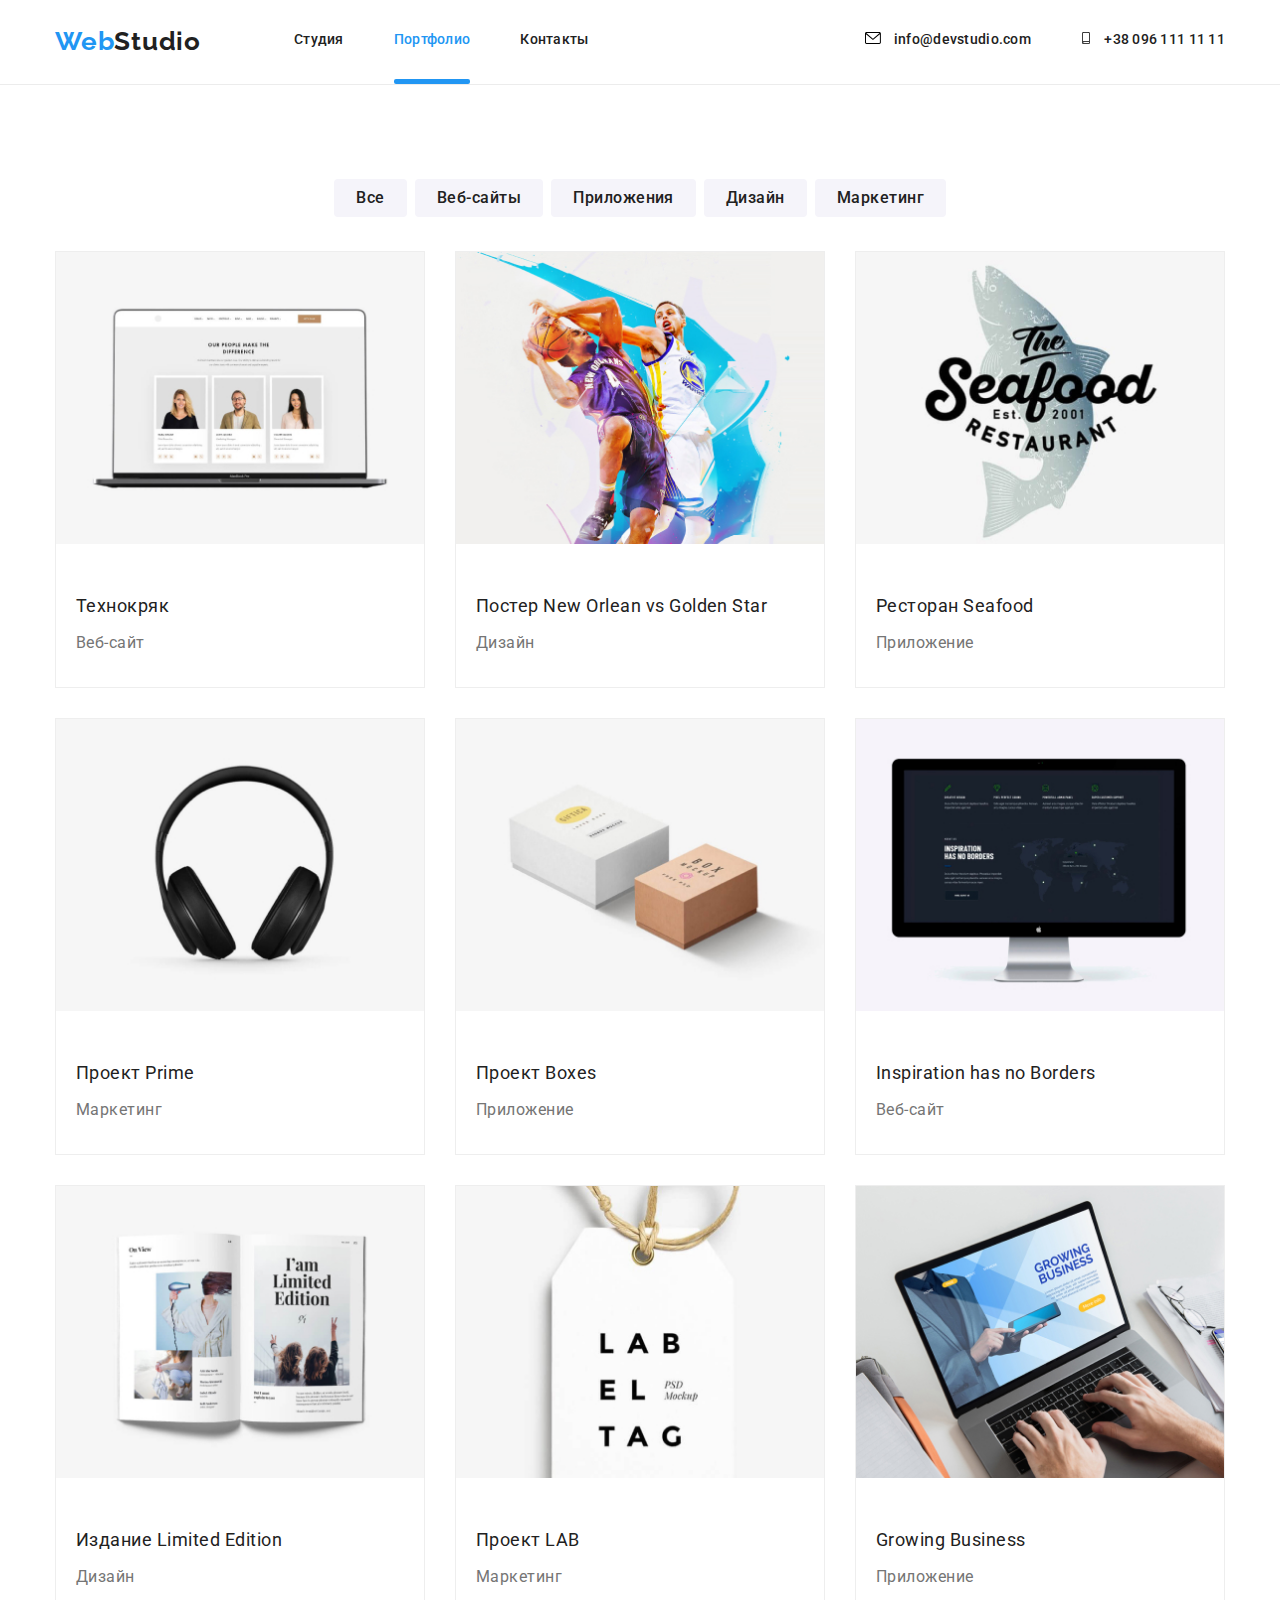
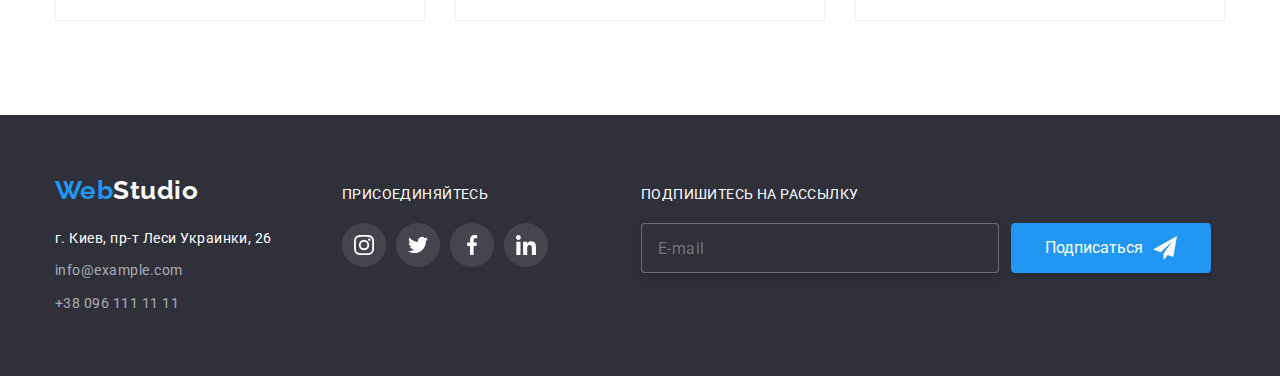
==== portfolio.html @ 24c82073 "дз7" ====
<!DOCTYPE html>
<html lang="ru">
  <head>
    <meta charset="UTF-8" />
    <meta name="viewport" content="width=device-width, initial-scale=1.0" />
    <title>My project</title>
    <link
      href="https://fonts.googleapis.com/css2?family=Raleway:wght@700&family=Roboto:wght@500&display=swap"
      rel="stylesheet"
    />
    <link
      rel="stylesheet"
      href="https://cdnjs.cloudflare.com/ajax/libs/modern-normalize/0.7.0/modern-normalize.min.css"
    />
    <link rel="stylesheet" href="./css/styles.css" />
  </head>
  <body>
    <header class="border">
      <nav class="container main-nav">
        <a href="./index.html" class="logo link">
          <span class="logo-header">Web</span>Studio
        </a>
        <ul class="site-nav list">
          <li class="item"><a href="./index.html" class="link">Студия</a></li>
          <li class="item">
            <a href="" class="line link current">Портфолио</a>
          </li>
          <li class="item"><a href="" class="link">Контакты</a></li>
        </ul>

        <ul class="auth-nav list">
          <li class="item-contacts">
            <a class="header-contacts link" href="mailto:info@example.com">
              <svg class="envelope connect-icon">
                <use href="./img/icons/sprite.svg#icon-envelope"></use>
              </svg>
              info@devstudio.com
            </a>
          </li>

          <li class="item-contacts">
            <a class="header-contacts link" href="tel:380961111111">
              <svg class="smartphone connect-icon">
                <use href="./img/icons/sprite.svg#icon-smartphone"></use>
              </svg>
              +38 096 111 11 11</a
            >
          </li>
        </ul>
      </nav>
    </header>

    <main>
      <section class="section-button">
        <div class="container">
          <h1 class="heder-portfolio">Portfolio</h1>
          <ul class="button-flex list">
            <li class="button-item">
              <button type="button" class="button-secondary">Все</button>
            </li>
            <li class="button-item">
              <button type="button" class="button-secondary">Веб-сайты</button>
            </li>
            <li class="button-item">
              <button type="button" class="button-secondary">Приложения</button>
            </li>
            <li class="button-item">
              <button type="button" class="button-secondary">Дизайн</button>
            </li>
            <li class="button-item">
              <button type="button" class="button-secondary">Маркетинг</button>
            </li>
          </ul>

            <ul class="cards list">
            <li class="flex-element">
              <a href="" class="link">
                <div class="product">
                    <img src="./img/tehno.jpg" alt="tehno" width="370" />

                    <div class="product-overlay">
                      <p class="product-actions">
                        Технокряк это современная площадка распространения
                        коронавируса. Компании используют эту платформу для
                        цифрового шпионажа и атак на защищённые сервера
                        конкурентов.
                      </p>
                    </div>
                </div>
                <div class="inscription">
                  <h2 class="cards-title">Технокряк</h2>
                  <p class="cards-paragraph">Веб-сайт</p>
                </div>
              </a>
            </li>

            <li class="flex-element">
              <a href="" class="link">
                <div class="product">
                <img src="./img/poster.jpg" alt="poster" width="370" />
                <div class="product-overlay">
                  <p class="product-actions">
                    Технокряк это современная площадка распространения
                    коронавируса. Компании используют эту платформу для
                    цифрового шпионажа и атак на защищённые сервера
                    конкурентов.
                  </p>
                </div>
               </div>
                <div class="inscription">
                  <h2 class="cards-title">Постер New Orlean vs Golden Star</h2>
                  <p class="cards-paragraph">Дизайн</p>
                </div>
              </a>
            </li>

            <li class="flex-element">
              <a href="" class="link">
                <div class="product">
                <img src="./img/seafood.jpg" alt="seafood" width="370" />
                <div class="product-overlay">
                  <p class="product-actions">
                    Технокряк это современная площадка распространения
                    коронавируса. Компании используют эту платформу для
                    цифрового шпионажа и атак на защищённые сервера
                    конкурентов.
                  </p>
                </div>
               </div>
                <div class="inscription">
                  <h2 class="cards-title">Ресторан Seafood</h2>
                  <p class="cards-paragraph">Приложение</p>
                </div>
              </a>
            </li>

            <li class="flex-element">
              <a href="" class="link">
                <div class="product">
                <img src="./img/prime.jpg" alt="prime" width="370" />
                <div class="product-overlay">
                  <p class="product-actions">
                    Технокряк это современная площадка распространения
                    коронавируса. Компании используют эту платформу для
                    цифрового шпионажа и атак на защищённые сервера
                    конкурентов.
                  </p>
                </div>
               </div>
                <div class="inscription">
                  <h2 class="cards-title">Проект Prime</h2>
                  <p class="cards-paragraph">Маркетинг</p>
                </div>
              </a>
            </li>

            <li class="flex-element">
              <a href="" class="link">
                <div class="product">
                <img src="./img/boxes.jpg" alt="boxes" width="370" />
                <div class="product-overlay">
                  <p class="product-actions">
                    Технокряк это современная площадка распространения
                    коронавируса. Компании используют эту платформу для
                    цифрового шпионажа и атак на защищённые сервера
                    конкурентов.
                  </p>
                </div>
               </div>
                <div class="inscription">
                  <h2 class="cards-title">Проект Boxes</h2>
                  <p class="cards-paragraph">Приложение</p>
                </div>
              </a>
            </li>

            <li class="flex-element">
              <a href="" class="link">
                <div class="product">
                <img src="./img/borders.jpg" alt="borders" width="370" />
                <div class="product-overlay">
                  <p class="product-actions">
                    Технокряк это современная площадка распространения
                    коронавируса. Компании используют эту платформу для
                    цифрового шпионажа и атак на защищённые сервера
                    конкурентов.
                  </p>
                </div>
               </div>
                <div class="inscription">
                  <h2 class="cards-title">Inspiration has no Borders</h2>
                  <p class="cards-paragraph">Веб-сайт</p>
                </div>
              </a>
            </li>

            <li class="flex-element">
              <a href="" class="link">
                <div class="product">
                <img
                  src="./img/limited-edition.jpg"
                  alt="limited-edition"
                  width="370"
                />
                <div class="product-overlay">
                  <p class="product-actions">
                    Технокряк это современная площадка распространения
                    коронавируса. Компании используют эту платформу для
                    цифрового шпионажа и атак на защищённые сервера
                    конкурентов.
                  </p>
                </div>
               </div>
                <div class="inscription">
                  <h2 class="cards-title">Издание Limited Edition</h2>
                  <p class="cards-paragraph">Дизайн</p>
                </div>
              </a>
            </li>

            <li class="flex-element">
              <a href="" class="link">
                <div class="product">
                <img src="./img/lab.jpg" alt="lab" width="370" />
                <div class="product-overlay">
                  <p class="product-actions">
                    Технокряк это современная площадка распространения
                    коронавируса. Компании используют эту платформу для
                    цифрового шпионажа и атак на защищённые сервера
                    конкурентов.
                  </p>
                </div>
               </div>
                <div class="inscription">
                  <h2 class="cards-title">Проект LAB</h2>
                  <p class="cards-paragraph">Маркетинг</p>
                </div>
              </a>
            </li>

            <li class="flex-element">
              <a href="" class="link">
                <div class="product">
                <img
                  src="./img/growing-business.jpg"
                  alt="growing-business"
                  width="370"
                />
                <div class="product-overlay">
                  <p class="product-actions">
                    Технокряк это современная площадка распространения
                    коронавируса. Компании используют эту платформу для
                    цифрового шпионажа и атак на защищённые сервера
                    конкурентов.
                  </p>
                </div>
               </div>
                <div class="inscription">
                  <h2 class="cards-title">Growing Business</h2>
                  <p class="cards-paragraph">Приложение</p>
                </div>
              </a>
            </li>
          </ul>
        </div>
      </section>
    </main>

    <footer class="info">
      <div class="container footer-block">
        <div class="address-block">
          <a href="./index.html" class="logo-footer link">
            <span class="logo-header">Web</span>Studio
          </a>

          <address>
            <p class="footer-address">г. Киев, пр-т Леси Украинки, 26</p>
          
            <a href="mailto:info@example.com" class="footer-data link"
              >info@example.com</a
            >
            
            <a href="tel:380961111111" class="footer-data link"
              >+38 096 111 11 11</a
            >
          </address>
        </div>
        <div class="footer-social-block">
          <h3 class="social">присоединяйтесь</h3>
          <ul class="list social-icon-list">
            <li class="item social-icon-item">
              <a
                class="link social-icon-link footer-icon"
                href="https://www.instagram.com/"
                aria-label="ссылка Инстаграм"
              >
                <svg class="social-icon">
                  <use href="./img/icons/sprite.svg#icon-instagram"></use>
                </svg>
              </a>
            </li>
            <li class="item social-icon-item">
              <a
                class="link social-icon-link footer-icon"
                href="https://twitter.com/"
                aria-label="ссылка Твиттер"
              >
                <svg class="social-icon">
                  <use href="./img/icons/sprite.svg#icon-twitter"></use>
                </svg>
              </a>
            </li>
            <li class="item social-icon-item">
              <a
                class="link social-icon-link footer-icon"
                href="https://facebook.com/"
                aria-label="ссылка Фейсбук"
              >
                <svg class="social-icon">
                  <use href="./img/icons/sprite.svg#icon-facebook"></use>
                </svg>
              </a>
            </li>
            <li class="item social-icon-item">
              <a
                class="link social-icon-link footer-icon"
                href="https://www.linkedin.com/"
                aria-label="ссылка Линкедин"
              >
                <svg class="social-icon">
                  <use href="./img/icons/sprite.svg#icon-linkedin"></use>
                </svg>
              </a>
            </li>
          </ul>
        </div>

    
        <div>
          <h3 class="social">Подпишитесь на рассылку</h3>
          <form class="footer-form">
            <input class="footer-input" type="email" name="mail" placeholder="E-mail">
            <button class="form-button" type="submit">Подписаться
              <svg class="icon-send">
                <use href="./img/icons/sprite.svg#icon-icon-send"></use>
              </svg>
            </button>
            
        </form>
          
        </div>
      </div>
    </footer>
  </body>
</html>
---- css/styles.css ----
/* цвет основного текса  #757575*/
/* вторичный цвет текста #212121*/
/* белый #FFFFFF */
/* акцент #2196F3 */

/* основной фон #ffffff */
/* вторичный фон #F5F4FA  */
/* темный фон #2F303A */

:root {
  --primary-text-color: #757575;
  --title-text-color: #212121;
  --accent-color: #2196f3;
  --white-color: #ffffff;
  --primary-background-color: #ffffff;
  --secondary-background-color: #f5f4fa;
  --dark-background-color: #2f303a;
}

html {
  box-sizing: border-box;
}

*,
*::before,
*::after {
  box-sizing: inherit;
}

body {
  background-color: var(--primary-background-color);
  color: var(--primary-text-color);

  font-family: Roboto, sans-serif;
  letter-spacing: 0.03em;
}



.container {
  margin-left: auto;
  margin-right: auto;
  width: 1200px;
  padding-left: 15px;
  padding-right: 15px;
}
.list {
  padding: 0;
  margin: 0;
  list-style: none;
}

textarea{
  resize: none;
}



h1,
h2,
h3,
h4,
p {
  margin-top: 0;
  margin-bottom: 0;
}

.link {
  text-decoration: none;
  position: relative;
}

.site-nav .link::after {
  content: '';

  position: absolute;

  left: 0;
  bottom: 0;

  width: 100%;
  height: 5px;
  border-radius: 2px;
  background-color: var(--accent-color);

  opacity: 0;
  transform: scaleX(0);
  transition: transform 500ms cubic-bezier(0.4, 0, 0.2, 1),
    opasity 250ms cubic-bezier(0.4, 0, 0.2, 1);
}

.site-nav .link:hover::after {
  opacity: 1;
  transform: scaleX(1);
}

.site-nav .line::after {
  opacity: 1;
  transform: scaleX(1);
}

/* modal */

.backdrop {
  position: fixed;
  top: 0;
  left: 0;
  width: 100%;
  height: 100%;
  background-color: rgba(0, 0, 0, 0.2);

  opacity: 1;
  transition: opacity 250ms cubic-bezier(0.4, 0, 0.2, 1);
}

.backdrop.is-hidden {
  opacity: 0;
  pointer-events: none;
}

.backdrop.is-hidden .modal {
  transform: translate(-50%, -50%) scale(1.1);
}

.modal {
  position: relative;
  top: 50%;
  left: 50%;
  padding-top: 40px;
  padding-bottom: 40px;

  width: 528px;
  height: 581px;
  background-color: #ffffff;

  box-shadow: 0px 1px 3px rgba(0, 0, 0, 0.12), 0px 1px 1px rgba(0, 0, 0, 0.14),
    0px 2px 1px rgba(0, 0, 0, 0.2);
  border-radius: 4px;

  transform: translate(-50%, -50%) scale(1);
  transition: transform 250ms cubic-bezier(0.4, 0, 0.2, 1);
}

button:focus {
  outline: none;
}

.butclose-icon {
  position: absolute;
  top: 8px;
  right: 8px;
  display: inline-block;
  align-items: center;

  width: 30px;
  height: 30px;

  border-radius: 50%;

  color: #000000;
  background: #ffffff;
  border: 1px solid rgba(0, 0, 0, 0.1);
  /* box-sizing: border-box; */


  cursor: pointer;
  
  
}

.close-icon {
  position: absolute;

  top: 6px;
  right: 6px;

  display: inline-block;
  justify-content: center;
  align-items: center;

  width: 17px;
  height: 17px;


  color: #000000;
 

  transition: fill 250ms cubic-bezier(0.4, 0, 0.2, 1);
}

.butclose-icon:hover,
.close-icon:hover {
  fill: #2196f3;
}


/* form */

form {
  position: relative;
  width: 100%;
  
  margin-left: auto;
  margin-right: auto;
  padding-right: 40px;
  padding-left: 40px;

}


.form-button{
  position: absolute;
  
  top: 120%;
  left: 30%;
  width: 200px;
  height: 50px;

  background-color: var(--accent-color);
  color: var(--white-color);

  box-shadow: 0px 4px 4px rgba(0, 0, 0, 0.15);
  border-radius: 4px;

  cursor: pointer;
}


.data {
  
  width: 448px;
height: 23px;

font-family: Roboto;
font-style: normal;
font-weight: bold;
font-size: 20px;
line-height: 1.15;
text-align: center;
letter-spacing: 0.03em;

color: #212121;
}

.form-field {
  position: relative;
  display: flex;
  flex-direction: column;
  
}

.form-label{
  margin-top: 12px;
  margin-bottom: 4px;

  width: 25px;
  height: 14px;
  font-family: Roboto;
  font-style: normal;
  font-weight: 400px;
  font-size: 12px;
  line-height: 1.17;

  letter-spacing: 0.01em;

  color: #757575;
}

.form-input{
  padding-left: 40px;
  width: 448px;
  height: 40px;
  outline:none;

  border: 1px solid rgba(33, 33, 33, 0.2);
  box-sizing: border-box;
  border-radius: 4px;
}

.form-input:focus{
  border-color: #2196F3;
}


.form-input:focus ~ .icon-form{
  fill: #2196F3;
}



.icon-form{
  position: absolute;
  
  top: 70%;
  left: 12px;
  transform: translateY(-50%);
  display: inline-block;
  width: 18px;
  height: 18px;
  color: #212121;
}



.form-textarea{
  width: 448px;
  height: 120px;

  border: 1px solid rgba(33, 33, 33, 0.2);
  box-sizing: border-box;
  border-radius: 4px;
}



textarea::placeholder{
  padding: 12px 16px;
  font-family: Roboto;
  font-style: normal;
  font-weight: normal;
  font-size: 12px;
  line-height: 1.17;
  letter-spacing: 0.01em;
  
  color: rgba(117, 117, 117, 0.5);
}

.checkbox-input{
 
  position: absolute;
  width: 1px;
  height: 1px;
  margin: -1px;
  border: 0;
  padding: 0;
  clip: rect(0 0 0 0);
  overflow: hidden;
}

.checkbox{
  
  margin-top: 20px;
 
}

.checkbox-label {
  position: absolute;
  display: flex;
  align-items: center;
width: 100%;
height: 24px;

font-family: Roboto;
font-style: normal;
font-weight: 250;
font-size: 14px;
line-height: 1.7;

letter-spacing: 0.03em;

color: #757575;
}


.checkbox-icon{
  display: inline-block;
  align-items: center;
  
  width: 16px;
  height: 16px;

  margin-right: 8px;

  border: 2px solid black;
  border-radius: 2px;

}


.checkbox-input:checked + .checkbox-icon{
  border-color: #2196F3;
  background-color: #2196F3;
  background-image: url(../img/icons/icon-check.svg);
  background-size: contain;
  background-origin: border-box;
}


.contract{
  color: #2196F3;
}


/* logo */

.border {
  border-bottom: 1px solid #ececec;
}

.logo {
  color: var(--title-text-color);

  font-family: Raleway;
  font-style: normal;
  font-weight: bold;
  font-size: 26px;
  line-height: 1.2;

  letter-spacing: 0.03em;
}

.logo-header {
  color: var(--accent-color);

  font-family: Raleway;
}

/* site-nav */

.main-nav {
  display: flex;
  align-items: center;
}

.site-nav {
  display: flex;
  margin-left: 93px;
}
.auth-nav {
  display: flex;
  margin-left: auto;
}

.header-contacts {
  display: block;
  padding-top: 32px;
  padding-bottom: 32px;
}

.site-nav .item + .item,
.auth-nav .item-contacts + .item-contacts {
  margin-left: 50px;
}

.item-contacts{
  align-items: center;
}

.item-contacts:hover {
  fill: var(--accent-color);
}

.envelope {
  margin-right: 10px;
  
  width: 16px;
  height: 12px;
  fill: var(--secondary-text-color);
}

.smartphone {
  display: inline-block;
  align-items: center;
  margin-right: 10px;
  
  width: 10px;
  height: 12px;

  fill: var(--secondary-text-color);
}


.site-nav .link,
.auth-nav .link {
  display: inline-block;
  align-items: center;
  padding-top: 32px;
  padding-bottom: 36px;

  color: var(--title-text-color);

  font-weight: 500;
  font-size: 14px;
  line-height: 1.14;
  letter-spacing: 0.02em;

  transition: color 250ms cubic-bezier(0.4, 0, 0.2, 1);
}

.site-nav .link:hover,
.site-nav .link:focus {
  color: var(--accent-color);
}

.site-nav .link.current {
  color: var(--accent-color);
}

.auth-nav .link:hover,
.auth-nav .link:focus {
  color: var(--accent-color);
}

/* hero */

.hero {
  display: flex;
  flex-direction: column;
  justify-content: center;
  align-items: center;
  max-width: 1600px;
  min-height: 600px;
  margin-left: auto;
  margin-right: auto;
  background-color: var(--dark-background-color);
  background-image: linear-gradient(
      to right,
      rgba(47, 48, 58, 0.4),
      rgba(47, 48, 58, 0.4)
    ),
    url('../img/header.jpg');
  background-repeat: no-repeat;
  background-size: cover;
  background-position: center;
}

.hero-baner {
  display: block;
  text-align: center;
}

.hero-title {
  margin-bottom: 30px;
  color: var(--white-color);

  font-weight: 900;
  font-size: 44px;
  line-height: 1.36;

  text-align: center;
  letter-spacing: 0.06em;
  text-transform: uppercase;
}

/* section */

.section-advantage {
  padding-top: 94px;
  padding-bottom: 94px;
}

.advantages {
  display: flex;
  flex-wrap: wrap;
}

.advantage-item {
  width: calc((100% - 90px) / 4);
  margin-right: 30px;
}

.advantage-item:nth-child(4n) {
  margin-right: 0;
}

.advantage-item::before {
  display: block;
  content: '';
  width: 270px;
  height: 120px;
  margin-top: 0;
  margin-bottom: 30px;

  background-size: contain;
  background-size: 70px;
  background-repeat: no-repeat;
  background-position: center;
  background-color: var(--secondary-background-color);
  border-radius: 4px;
}

.advantage-item:nth-child(1)::before {
  background-image: url(../img/antenna.svg);
}

.advantage-item:nth-child(2)::before {
  background-image: url(../img/clock.svg);
}

.advantage-item:nth-child(3)::before {
  background-image: url(../img/diagram.svg);
}

.advantage-item:nth-child(4)::before {
  background-image: url(../img/astronaut.svg);
}

.section-title {
  margin-top: 0;
  margin-bottom: 10px;

  color: var(--title-text-color);
  font-weight: 400;
  font-size: 14px;
  line-height: 1.14;
}

.section-doing {
  padding-top: 0;
  padding-bottom: 94px;
}

img {
  display: block;
  max-width: 100%;
  height: auto;
}

.section-doing .section-heading {
  margin-top: 0;
  margin-bottom: 50px;
  color: var(--title-text-color);
  font-weight: 700;
  font-size: 36px;
  line-height: 1, 2;
  text-align: center;
}

.flex {
  display: flex;
  flex-wrap: wrap;
}

.flex-item {
  position: relative;
  width: 370;
  margin-right: 30px;
}

.flex-item:nth-child(3n) {
  margin-right: 0;
}

.img-thumb {
  display: flex;
  justify-content: center;
  align-items: center;
  position: absolute;
  content: '';
  width: 100%;
  height: 24%;
  bottom: 0;
  left: 0;
  background-color: rgba(47, 48, 58, 0.8);
  
  opacity: 1;
}

.p-thumb {

  font-family: Roboto;
  font-style: normal;
  font-weight: 400;
  font-size: 14px;
  line-height: 1.14;
  text-align: center;
  letter-spacing: 0.03em;
  text-transform: uppercase;

  color: #eeeeee;
}

.section-group .section-heading {
  margin-top: 0;
  margin-bottom: 50px;
  color: var(--title-text-color);
  font-weight: 700;
  font-size: 36px;
  line-height: 1, 2;
  text-align: center;
}

.flex-group {
  background-color: var(--white-color);
  width: 270;
  margin-right: 30px;

  box-shadow: 0px 1px 3px rgba(0, 0, 0, 0.12), 0px 1px 1px rgba(0, 0, 0, 0.14),
    0px 2px 1px rgba(0, 0, 0, 0.2);
  border-radius: 0px 0px 4px 4px;
}

.flex-group:nth-child(4n) {
  margin-right: 0;
}

.section-group {
  padding-top: 94px;
  padding-bottom: 94px;
  background-color: var(--secondary-background-color);
}

.section-item {
  margin-top: 30px;
  margin-bottom: 0;

  text-align: center;

  color: var(--title-text-color);
  font-weight: 500;
  font-size: 16px;
  line-height: 1.18;
}

.direction {
  margin-top: 10px;
  margin-bottom: 30px;

  text-align: center;

  color: var(--primary-text-color);
  font-weight: 500;
  font-size: 16px;
  line-height: 1.18;
}

.section-paragraph {
  color: var(--primary-text-color);
  font-weight: 400;
  font-size: 14px;
  line-height: 1.7;
}

/* clients */

.section-clients {
  padding-top: 94px;
  padding-bottom: 94px;
}

.section-heading {
  margin-top: 0;
  margin-bottom: 50px;
  font-family: Roboto;
  font-style: normal;
  font-weight: bold;
  font-size: 36px;
  line-height: 42px;
  text-align: center;
  letter-spacing: 0.03em;
  color: var(--title-text-color);
}

.client-list {
  display: flex;
  justify-content: center;
  align-items: center;
}
.company-item {
  margin-right: 30px;
}


.company-item:last-child {
  margin-right: 0;
}
.company-link {
  display: inline-flex;
  justify-content: center;
  align-items: center;
  width: 170px;
  height: 90px;
  border: 1px solid #afb1b8;
  box-sizing: border-box;
  border-radius: 4px;
  fill: #afb1b8;

  transition: border 250ms cubic-bezier(0.4, 0, 0.2, 1),
    border 250ms cubic-bezier(0.4, 0, 0.2, 1);
}
.company-link.client-icon:hover {
  fill: var(--accent-color);
  border: 1px solid var(--accent-color);
}
.client1 {
  width: 44px;
  height: 49px;
}
.client2 {
  width: 40px;
  height: 52px;
}
.client3 {
  width: 41px;
  height: 42px;
}
.client4 {
  width: 80px;
  height: 42px;
}
.client5 {
  width: 59px;
  height: 47px;
}
.client6 {
  width: 88px;
  height: 45px;
}

/* icon */

.social-icon-list {
  display: flex;
  justify-content: center;
  align-items: center;
  
   margin-bottom: 30px; 
}


.social-icon-item:not(:last-child) {
  margin-right: 10px;
}
.social-icon-link {
  display: flex;
  justify-content: center;
  align-items: center;
  width: 44px;
  height: 44px;
  fill: #afb1b8;
  border-radius: 50%;

  transition: background-color 250ms cubic-bezier(0.4, 0, 0.2, 1),
  fill 250ms cubic-bezier(0.4, 0, 0.2, 1);
}

.social-icon-link:hover,
.social-icon-link:focus {
  fill: #ffffff;
  background-color: var(--accent-color);
}



.social-icon-link:hover,
.social-icon-link:focus  {
  fill: var(--white-color);
}

.social-icon {
  width: 20px;
  height: 20px;
}

/* button */
button {
  display: inline-block;
 
  border: 1px solid transparent;
  text-align: center;
}

.button-primary {
  display: inline-block;

  min-width: 73px;
  border-radius: 6px;
  padding: 10px 32px;

  background-color: var(--accent-color);
  color: var(--white-color);

  font-weight: 500;
  font-size: 16px;
  line-height: 1.9;

  text-align: center;
  letter-spacing: 0.06em;

  cursor: pointer;
}

/* footer */
.info {
  background-color: var(--dark-background-color);
} 

.footer-block {
 
  display: flex;
  align-items: baseline;
  padding: 60px 15px;
}

address {
  font-style: normal;
  margin-top: 20px;
}

.address-block{
  margin-right: 70px;
}

.footer-data {
  display: block;
  margin-top: 9px;
  margin-bottom: 0;
  text-decoration: none;
  color: rgba(255, 255, 255, 0.6);
  font-weight: 400;
  font-size: 14px;
  line-height: 1.7;
  transition: color 250ms cubic-bezier(0.4, 0, 0.2, 1);
}


.footer-data:hover,
.footer-data:focus {
    color: var(--accent-color);
}

.logo-footer {
  color: var(--white-color);
  font-family: Raleway;
  font-style: normal;
  font-weight: bold;
  font-size: 26px;
  line-height: 1.2;
}

.footer-address {
  
  color: var(--white-color);
  font-weight: 400;
  font-size: 14px;
  line-height: 1.7;
}

.footer-social-block{
  margin-right: 93px;
}


.social {
  
  margin: 0;
  margin-bottom: 20px;
  width: 100%;
  font-family: Roboto;
  font-style: normal;
  font-weight: 400;
  font-size: 14px;
  line-height: 1.14;
  letter-spacing: 0.03em;
  text-transform: uppercase;
  color: var(--white-color);
}

.footer-icon {
  fill: var(--white-color);
  background-color: rgba(255, 255, 255, 0.1);
}

.footer-social-block .social-icon-list{
  margin-bottom: 0;
}

/* form-footer */

.footer-form{
  position: relative;
  display: flex;
  padding-left: 0;
  padding-right: 0;
}


.footer-input{
    width: 358px;
    height: 50px;
    /* margin-right: 12px; */
    padding-left: 16px;
    padding-top: 15px;
    padding-bottom: 15px;
    border: 1px solid rgba(255, 255, 255, 0.3);
    box-sizing: border-box;
    filter: drop-shadow(0px 4px 4px rgba(0, 0, 0, 0.15));
    border-radius: 4px;
    color: rgba(255, 255, 255, 0.6);
    background-color: var(--dark-background-color);
}
 

input::placeholder{
 
  width: 47px;
  height: 20px;

font-family: Roboto;
font-style: normal;
font-weight: normal;
font-size: 16px;
line-height: 20px;

display: flex;
align-items: center;
letter-spacing: 0.03em;

color: #FFFFFF 60 %;
}


.icon-send{
  margin-left: 10px;

  width: 24px;
  height: 24px;
}

.footer-form .form-button{
    position: absolute;
    display: flex;
    justify-content: center;
    align-items: center;
    text-align: center;

    
    top: 0;

    left: 100%;

    margin-left: 12px;
   
    width: 200px;
    height: 50px;
    padding: 10px 28px;
    cursor: pointer;
    transform: translateX(0%);
}





/* css portfolio */

.heder-portfolio {
  font-size: 0;
}

.button-flex .button-item:not(:last-child) {
  margin-right: 8px;
}

.button-secondary {
  display: inline-block;
  min-width: 73px;
  
  height: 38px;
  padding: 6px 22px;

  background-color: var(--secondary-background-color);
  color: var(--title-text-color);
  text-decoration: none;
  border-radius: 4px;
  border: none;
  font-family: Roboto;
  font-style: normal;
  font-weight: 500;
  font-size: 16px;
  line-height: 1.6;
  letter-spacing: 0.03em;
  text-align: center;

  transition: color 250ms cubic-bezier(0.4, 0, 0.2, 1),
  background-color 250ms cubic-bezier(0.4, 0, 0.2, 1);
  cursor: pointer;
}

.button-secondary:hover,
.button-secondary:focus {
  background-color: var(--accent-color);
  color: var(--white-color);
}

.button-flex {
  display: flex;
  justify-content: center;
  margin-top: 94px;
  margin-bottom: 34px;
}

.section-button {
  padding-bottom: 94px;
}

.cards {
  display: flex;
  flex-wrap: wrap;
}

.inscription {
  padding: 24px 20px;
  margin-top: 20px;
  margin-bottom: 4px;
}

/* product */

.product {
 
  position: relative;
  overflow: hidden;
}


.product-overlay {
  
  position: absolute;
  
  top: 0;
  left: 0;

  width: 100%;
  height: 100%;
  background-color: rgba(33, 150, 243, 0.9);;
  padding: 63px 24px;

  transform: translateY(100%);
  transition: transform 250ms cubic-bezier(0.4, 0, 0.2, 1);
}

.flex-element:hover .product-overlay {
  transform: translateY(0%);
}

.product-actions {
  
  height: 100%;

  font-family: Roboto;
  font-style: normal;
  font-weight: 400;
  font-size: 18px;
  line-height: 28px;

  letter-spacing: 0.03em;

  color: #ffffff;
}

.cards-title {
  margin-top: 0;
  margin-bottom: 4px;
  color: var(--title-text-color);
  font-family: Roboto;
  font-style: normal;
  font-weight: 400;

  font-size: 18px;
  line-height: 2;
}

.cards-paragraph {
  font-weight: 400;
  font-size: 16px;
  line-height: 1.9;
  color: var(--primary-text-color);
}

/* calc(100%-количество марджинов в строке*значение марджина/количество элементов в строке) */

.flex-element {

  margin-right: 30px;
  margin-bottom: 30px;

  width: 370px;
  min-height: 404px;

  border: 1px solid #eeeeee;
  background-color: #ffffff;
  }

 
.flex-element:hover,
.flex-element:focus {
  box-shadow: 0px 1px 1px rgba(0, 0, 0, 0.12), 0px 4px 4px rgba(0, 0, 0, 0.06),
    1px 4px 6px rgba(0, 0, 0, 0.16);
}

.flex-element:nth-child(3n) {
  margin-right: 0;
}

.cards .flex-element:nth-last-child(-n + 3) {
  margin-bottom: 0;
}
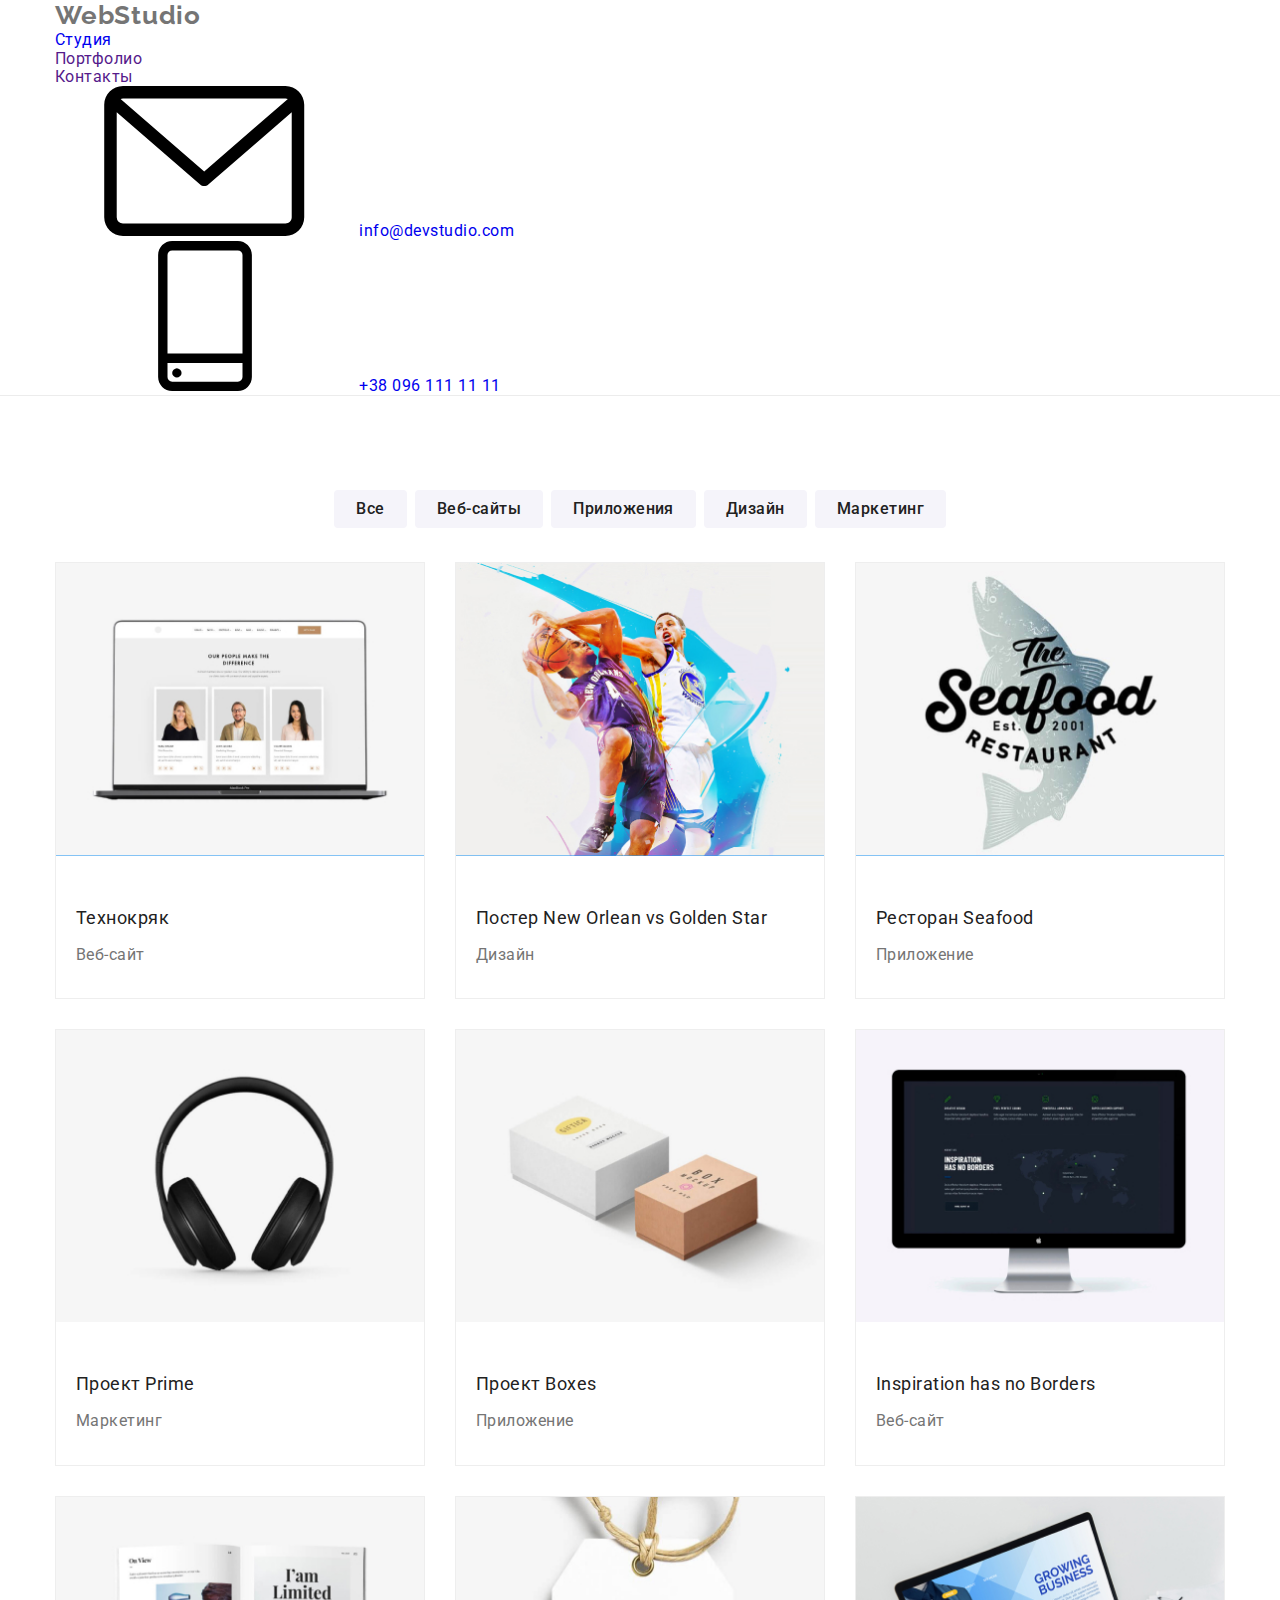
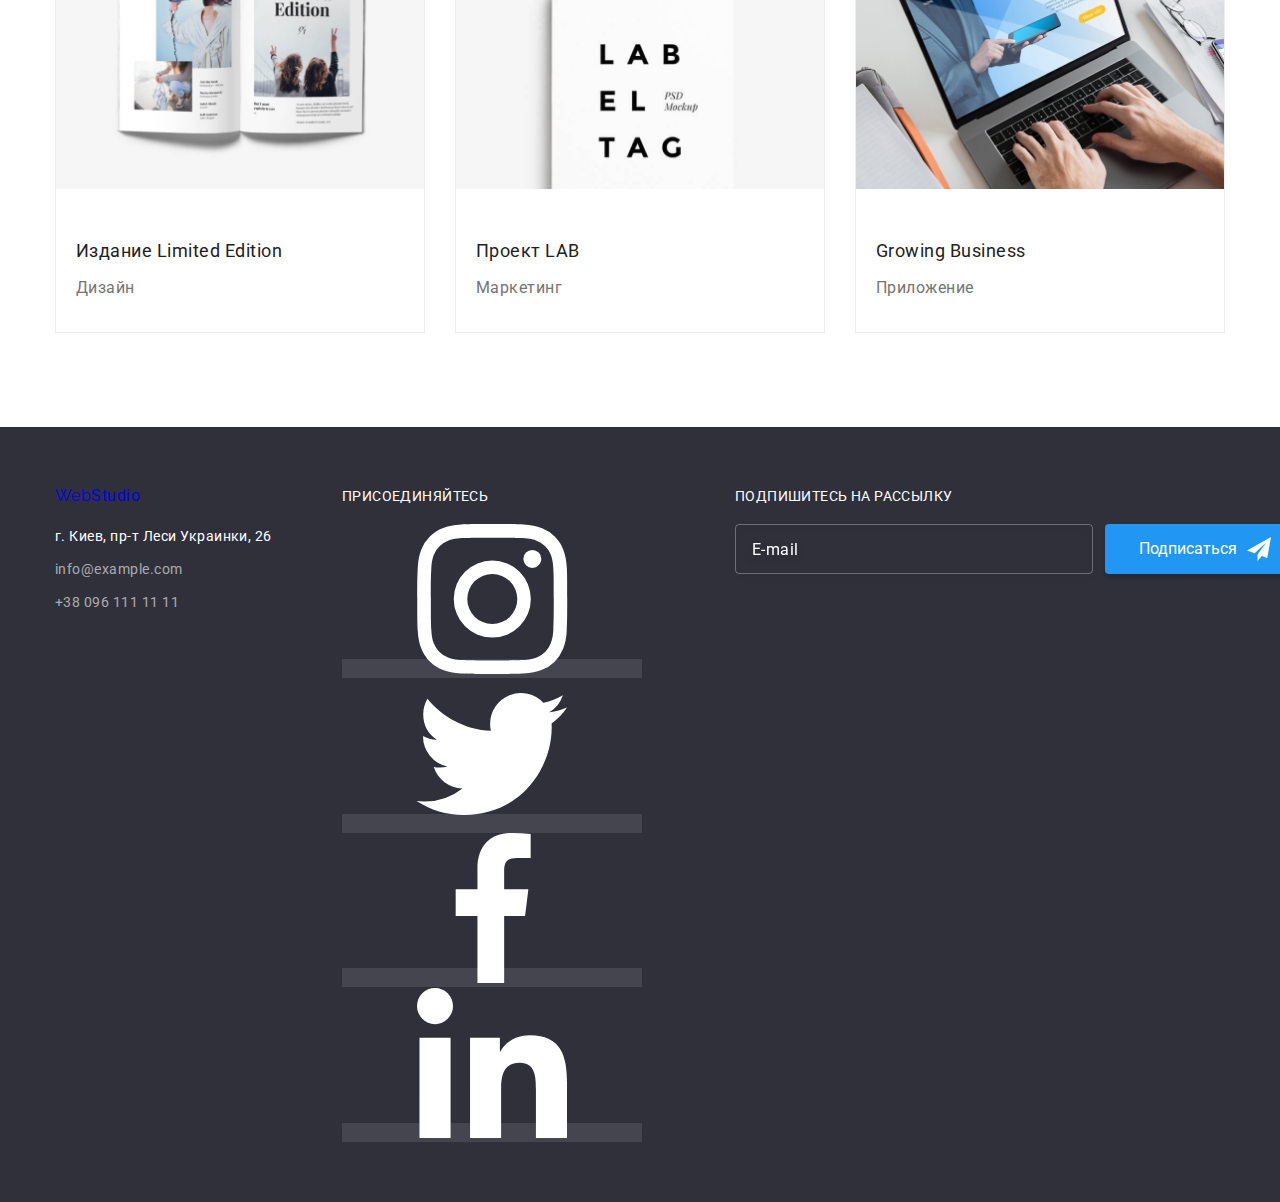
==== commit 2e454cd9: "дз7" ====
--- a/portfolio.html
+++ b/portfolio.html
@@ -12,7 +12,7 @@
       rel="stylesheet"
       href="https://cdnjs.cloudflare.com/ajax/libs/modern-normalize/0.7.0/modern-normalize.min.css"
     />
-    <link rel="stylesheet" href="./css/styles.css" />
+    <link rel="stylesheet" href="./css/styles.min.css" />
   </head>
   <body>
     <header class="border">
--- a/css/styles.min.css
+++ b/css/styles.min.css
@@ -0,0 +1,2 @@
+.border{border-bottom:1px solid #ececec}.logo{color:var(--title-text-color);font-family:Raleway;font-style:normal;font-weight:bold;font-size:26px;line-height:1.2;letter-spacing:0.03em}.logo-header{color:var(--accent-color);font-family:Raleway}.backdrop{position:fixed;top:0;left:0;width:100%;height:100%;background-color:rgba(0,0,0,0.2);opacity:1;-webkit-transition:opacity 250ms cubic-bezier(0.4, 0, 0.2, 1);transition:opacity 250ms cubic-bezier(0.4, 0, 0.2, 1)}.backdrop.is-hidden{opacity:0;pointer-events:none}.backdrop.is-hidden .modal{-webkit-transform:translate(-50%, -50%) scale(1.1);transform:translate(-50%, -50%) scale(1.1)}.modal{position:relative;top:50%;left:50%;padding-top:40px;padding-bottom:40px;width:528px;height:581px;background-color:#fff;-webkit-box-shadow:0px 1px 3px rgba(0,0,0,0.12),0px 1px 1px rgba(0,0,0,0.14),0px 2px 1px rgba(0,0,0,0.2);box-shadow:0px 1px 3px rgba(0,0,0,0.12),0px 1px 1px rgba(0,0,0,0.14),0px 2px 1px rgba(0,0,0,0.2);border-radius:4px;-webkit-transform:translate(-50%, -50%) scale(1);transform:translate(-50%, -50%) scale(1);-webkit-transition:-webkit-transform 250ms cubic-bezier(0.4, 0, 0.2, 1);transition:-webkit-transform 250ms cubic-bezier(0.4, 0, 0.2, 1);transition:transform 250ms cubic-bezier(0.4, 0, 0.2, 1);transition:transform 250ms cubic-bezier(0.4, 0, 0.2, 1), -webkit-transform 250ms cubic-bezier(0.4, 0, 0.2, 1)}button:focus{outline:none}.butclose--icon{position:absolute;top:8px;right:8px;display:inline-block;-webkit-box-align:center;-ms-flex-align:center;align-items:center;width:30px;height:30px;border-radius:50%;color:#212121;background:#fff;border:1px solid rgba(0,0,0,0.1);cursor:pointer}.close__icon{position:absolute;top:6px;right:6px;display:inline-block;-webkit-box-pack:center;-ms-flex-pack:center;justify-content:center;-webkit-box-align:center;-ms-flex-align:center;align-items:center;width:17px;height:17px;color:#000000;-webkit-transition:fill 250ms cubic-bezier(0.4, 0, 0.2, 1);transition:fill 250ms cubic-bezier(0.4, 0, 0.2, 1)}.butclose--icon:hover,.close__icon:hover{fill:#2196f3}form{position:relative;width:100%;margin-left:auto;margin-right:auto;padding-right:40px;padding-left:40px}.form-button{position:absolute;top:120%;left:30%;width:200px;height:50px;background-color:var(--accent-color);color:var(--white-color);-webkit-box-shadow:0px 4px 4px rgba(0,0,0,0.15);box-shadow:0px 4px 4px rgba(0,0,0,0.15);border-radius:4px;cursor:pointer}.data{width:448px;height:23px;font-family:Roboto;font-style:normal;font-weight:bold;font-size:20px;line-height:1.15;text-align:center;letter-spacing:0.03em;color:#212121}.form-field{position:relative;display:-webkit-box;display:-ms-flexbox;display:flex;-webkit-box-orient:vertical;-webkit-box-direction:normal;-ms-flex-direction:column;flex-direction:column}.form__label{margin-top:12px;margin-bottom:4px;width:25px;height:14px;font-family:Roboto;font-style:normal;font-weight:400px;font-size:12px;line-height:1.17;letter-spacing:0.01em;color:#757575}.form__input{padding-left:40px;width:448px;height:40px;outline:none;border:1px solid rgba(33,33,33,0.2);-webkit-box-sizing:border-box;box-sizing:border-box;border-radius:4px}.form__input:focus{border-color:#2196f3}.form__input:focus ~ .form__icon{fill:#2196F3}.form__icon{position:absolute;top:70%;left:12px;-webkit-transform:translateY(-50%);transform:translateY(-50%);display:inline-block;width:18px;height:18px;color:#212121}.form__textarea{width:448px;height:120px;border:1px solid rgba(33,33,33,0.2);-webkit-box-sizing:border-box;box-sizing:border-box;border-radius:4px}textarea::-webkit-input-placeholder{padding:12px 16px;font-family:Roboto;font-style:normal;font-weight:normal;font-size:12px;line-height:1.17;letter-spacing:0.01em;color:rgba(117,117,117,0.5)}textarea:-ms-input-placeholder{padding:12px 16px;font-family:Roboto;font-style:normal;font-weight:normal;font-size:12px;line-height:1.17;letter-spacing:0.01em;color:rgba(117,117,117,0.5)}textarea::-ms-input-placeholder{padding:12px 16px;font-family:Roboto;font-style:normal;font-weight:normal;font-size:12px;line-height:1.17;letter-spacing:0.01em;color:rgba(117,117,117,0.5)}textarea::placeholder{padding:12px 16px;font-family:Roboto;font-style:normal;font-weight:normal;font-size:12px;line-height:1.17;letter-spacing:0.01em;color:rgba(117,117,117,0.5)}.form__checkbox-input{position:absolute;width:1px;height:1px;margin:-1px;border:0;padding:0;clip:rect(0 0 0 0);overflow:hidden}.form-checkbox{margin-top:20px}.form__checkbox-label{position:absolute;display:-webkit-box;display:-ms-flexbox;display:flex;-webkit-box-align:center;-ms-flex-align:center;align-items:center;width:100%;height:24px;font-family:Roboto;font-style:normal;font-weight:250;font-size:14px;line-height:1.7;letter-spacing:0.03em;color:#757575}.form__checkbox-icon{display:inline-block;-webkit-box-align:center;-ms-flex-align:center;align-items:center;width:16px;height:16px;margin-right:8px;border:2px solid black;border-radius:2px}.form__checkbox-input:checked+.form__checkbox-icon{border-color:#2196f3;background-color:#2196f3;background-image:url(../img/icons/icon-check.svg);background-size:contain;background-origin:border-box}html{-webkit-box-sizing:border-box;box-sizing:border-box}*,*::before,*::after{-webkit-box-sizing:inherit;box-sizing:inherit}body{background-color:#fff;color:#757575;font-family:Roboto, sans-serif;letter-spacing:0.03em}.container{margin-left:auto;margin-right:auto;width:1200px;padding-left:15px;padding-right:15px}.list{padding:0;margin:0;list-style:none}textarea{resize:none}h1,h2,h3,h4,p{margin-top:0;margin-bottom:0}.link{text-decoration:none;position:relative}.link:hover,.link:focus{color:#2196f3}img{display:block;max-width:100%;height:auto}button{display:inline-block;border:1px solid transparent;text-align:center}.button-primary{display:inline-block;min-width:73px;border-radius:6px;padding:10px 32px;background-color:#2196f3;color:#fff;font-weight:500;font-size:16px;line-height:1.9;text-align:center;letter-spacing:0.06em;cursor:pointer}button:focus{outline:none}.butclose--icon{position:absolute;top:8px;right:8px;display:inline-block;-webkit-box-align:center;-ms-flex-align:center;align-items:center;width:30px;height:30px;border-radius:50%;color:#000000;background:#fff;border:1px solid rgba(0,0,0,0.1);cursor:pointer}.form-button{position:absolute;top:120%;left:30%;width:200px;height:50px;background-color:#2196f3;color:#fff;-webkit-box-shadow:0px 4px 4px rgba(0,0,0,0.15);box-shadow:0px 4px 4px rgba(0,0,0,0.15);border-radius:4px;cursor:pointer}.button-flex .button-item:not(:last-child){margin-right:8px}.button-secondary{display:inline-block;min-width:73px;height:38px;padding:6px 22px;background-color:#f5f4fa;color:#212121;text-decoration:none;border-radius:4px;border:none;font-family:Roboto;font-style:normal;font-weight:500;font-size:16px;line-height:1.6;letter-spacing:0.03em;text-align:center;-webkit-transition:color 250ms cubic-bezier(0.4, 0, 0.2, 1),background-color 250ms cubic-bezier(0.4, 0, 0.2, 1);transition:color 250ms cubic-bezier(0.4, 0, 0.2, 1),background-color 250ms cubic-bezier(0.4, 0, 0.2, 1);cursor:pointer}.button-secondary:hover,.button-secondary:focus{background-color:#2196f3;color:#fff}.button-flex{display:-webkit-box;display:-ms-flexbox;display:flex;-webkit-box-pack:center;-ms-flex-pack:center;justify-content:center;margin-top:94px;margin-bottom:34px}.section-button{padding-bottom:94px}.social-icons{display:-webkit-box;display:-ms-flexbox;display:flex;-webkit-box-pack:center;-ms-flex-pack:center;justify-content:center;-webkit-box-align:center;-ms-flex-align:center;align-items:center;margin-bottom:30px}.social-icons__item:not(:last-child){margin-right:10px}.social-icons__link{display:-webkit-box;display:-ms-flexbox;display:flex;-webkit-box-pack:center;-ms-flex-pack:center;justify-content:center;-webkit-box-align:center;-ms-flex-align:center;align-items:center;width:44px;height:44px;fill:#afb1b8;border-radius:50%;-webkit-transition:background-color 250ms cubic-bezier(0.4, 0, 0.2, 1),fill 250ms cubic-bezier(0.4, 0, 0.2, 1);transition:background-color 250ms cubic-bezier(0.4, 0, 0.2, 1),fill 250ms cubic-bezier(0.4, 0, 0.2, 1)}.social-icons__link:hover,.social-icons__link:focus{fill:#fff;background-color:#2196f3}.social-icons__link:hover,.social-icons__link:focus{fill:#fff}.social-icons__icon{width:20px;height:20px}.section-clients{padding-top:94px;padding-bottom:94px}.section-clients__heading{margin-top:0;margin-bottom:50px;font-family:Roboto;font-style:normal;font-weight:bold;font-size:36px;line-height:42px;text-align:center;letter-spacing:0.03em;color:#212121}.company{display:-webkit-box;display:-ms-flexbox;display:flex;-webkit-box-pack:center;-ms-flex-pack:center;justify-content:center;-webkit-box-align:center;-ms-flex-align:center;align-items:center}.company__item{margin-right:30px}.company__item:last-child{margin-right:0}.company__link{display:-webkit-inline-box;display:-ms-inline-flexbox;display:inline-flex;-webkit-box-pack:center;-ms-flex-pack:center;justify-content:center;-webkit-box-align:center;-ms-flex-align:center;align-items:center;width:170px;height:90px;border:1px solid #afb1b8;-webkit-box-sizing:border-box;box-sizing:border-box;border-radius:4px;fill:#afb1b8;-webkit-transition:border 250ms cubic-bezier(0.4, 0, 0.2, 1),border 250ms cubic-bezier(0.4, 0, 0.2, 1);transition:border 250ms cubic-bezier(0.4, 0, 0.2, 1),border 250ms cubic-bezier(0.4, 0, 0.2, 1)}.company__link.client__icon:hover{fill:#2196f3;border:1px solid #2196f3}.ya-co{width:44px;height:49px}.line-here{width:40px;height:52px}.icon-company{width:41px;height:42px}.foster{width:80px;height:42px}.brand{width:59px;height:47px}.tag__line{width:88px;height:45px}.heder-portfolio{font-size:0}.cards{display:-webkit-box;display:-ms-flexbox;display:flex;-ms-flex-wrap:wrap;flex-wrap:wrap}.inscription{padding:24px 20px;margin-top:20px;margin-bottom:4px}.product{position:relative;overflow:hidden}.product-overlay{position:absolute;top:0;left:0;width:100%;height:100%;background-color:rgba(33,150,243,0.9);padding:63px 24px;-webkit-transform:translateY(100%);transform:translateY(100%);-webkit-transition:-webkit-transform 250ms cubic-bezier(0.4, 0, 0.2, 1);transition:-webkit-transform 250ms cubic-bezier(0.4, 0, 0.2, 1);transition:transform 250ms cubic-bezier(0.4, 0, 0.2, 1);transition:transform 250ms cubic-bezier(0.4, 0, 0.2, 1), -webkit-transform 250ms cubic-bezier(0.4, 0, 0.2, 1)}.flex-element:hover .product-overlay{-webkit-transform:translateY(0%);transform:translateY(0%)}.product-actions{height:100%;font-family:Roboto;font-style:normal;font-weight:400;font-size:18px;line-height:28px;letter-spacing:0.03em;color:#fff}.cards-title{margin-top:0;margin-bottom:4px;color:#212121;font-family:Roboto;font-style:normal;font-weight:400;font-size:18px;line-height:2}.cards-paragraph{font-weight:400;font-size:16px;line-height:1.9;color:#757575}.flex-element{margin-right:30px;margin-bottom:30px;width:370px;min-height:404px;border:1px solid #eeeeee;background-color:#fff}.flex-element:hover,.flex-element:focus{-webkit-box-shadow:0px 1px 1px rgba(0,0,0,0.12),0px 4px 4px rgba(0,0,0,0.06),1px 4px 6px rgba(0,0,0,0.16);box-shadow:0px 1px 1px rgba(0,0,0,0.12),0px 4px 4px rgba(0,0,0,0.06),1px 4px 6px rgba(0,0,0,0.16)}.flex-element:nth-child(3n){margin-right:0}.cards .flex-element:nth-last-child(-n+3){margin-bottom:0}.info{background-color:#2f303a}.footer-block{display:-webkit-box;display:-ms-flexbox;display:flex;-webkit-box-align:baseline;-ms-flex-align:baseline;align-items:baseline;padding:60px 15px}address{font-style:normal;margin-top:20px}.address-block{margin-right:70px}.footer-data{display:block;margin-top:9px;margin-bottom:0;text-decoration:none;color:rgba(255,255,255,0.6);font-weight:400;font-size:14px;line-height:1.7;-webkit-transition:color 250ms cubic-bezier(0.4, 0, 0.2, 1);transition:color 250ms cubic-bezier(0.4, 0, 0.2, 1)}.footer-data:hover,.footer-data:focus{color:#2196f3}.footer-address{color:#fff;font-weight:400;font-size:14px;line-height:1.7}.footer-social-block{margin-right:93px}.social{margin:0;margin-bottom:20px;width:100%;font-family:Roboto;font-style:normal;font-weight:400;font-size:14px;line-height:1.14;letter-spacing:0.03em;text-transform:uppercase;color:#fff}.footer-icon{fill:#fff;background-color:rgba(255,255,255,0.1)}.footer-social-block .social-icons{margin-bottom:0}.footer-form{position:relative;display:-webkit-box;display:-ms-flexbox;display:flex;padding-left:0;padding-right:0}.footer-input{width:358px;height:50px;padding-left:16px;padding-top:15px;padding-bottom:15px;border:1px solid rgba(255,255,255,0.3);-webkit-box-sizing:border-box;box-sizing:border-box;-webkit-filter:drop-shadow(0px 4px 4px rgba(0,0,0,0.15));filter:drop-shadow(0px 4px 4px rgba(0,0,0,0.15));border-radius:4px;color:rgba(255,255,255,0.6);background-color:var(--dark-background-color)}input::-webkit-input-placeholder{width:47px;height:20px;font-family:Roboto;font-style:normal;font-weight:normal;font-size:16px;line-height:20px;display:-webkit-box;display:flex;-webkit-box-align:center;align-items:center;letter-spacing:0.03em;color:#fff}input:-ms-input-placeholder{width:47px;height:20px;font-family:Roboto;font-style:normal;font-weight:normal;font-size:16px;line-height:20px;display:-ms-flexbox;display:flex;-ms-flex-align:center;align-items:center;letter-spacing:0.03em;color:#fff}input::-ms-input-placeholder{width:47px;height:20px;font-family:Roboto;font-style:normal;font-weight:normal;font-size:16px;line-height:20px;display:-ms-flexbox;display:flex;-ms-flex-align:center;align-items:center;letter-spacing:0.03em;color:#fff}input::placeholder{width:47px;height:20px;font-family:Roboto;font-style:normal;font-weight:normal;font-size:16px;line-height:20px;display:-webkit-box;display:-ms-flexbox;display:flex;-webkit-box-align:center;-ms-flex-align:center;align-items:center;letter-spacing:0.03em;color:#fff}.icon-send{margin-left:10px;width:24px;height:24px}.footer-form .form-button{position:absolute;display:-webkit-box;display:-ms-flexbox;display:flex;-webkit-box-pack:center;-ms-flex-pack:center;justify-content:center;-webkit-box-align:center;-ms-flex-align:center;align-items:center;text-align:center;top:0;left:100%;margin-left:12px;width:200px;height:50px;padding:10px 28px;cursor:pointer;-webkit-transform:translateX(0%);transform:translateX(0%)}.hero{display:-webkit-box;display:-ms-flexbox;display:flex;-webkit-box-orient:vertical;-webkit-box-direction:normal;-ms-flex-direction:column;flex-direction:column;-webkit-box-pack:center;-ms-flex-pack:center;justify-content:center;-webkit-box-align:center;-ms-flex-align:center;align-items:center;max-width:1600px;min-height:600px;margin-left:auto;margin-right:auto;background-color:#2f303a;background-image:-webkit-gradient(linear, left top, right top, from(rgba(47,48,58,0.4)), to(rgba(47,48,58,0.4))),url("../img/header.jpg");background-image:linear-gradient(to right, rgba(47,48,58,0.4), rgba(47,48,58,0.4)),url("../img/header.jpg");background-repeat:no-repeat;background-size:cover;background-position:center}.hero-baner{display:block;text-align:center}.hero__title{margin-bottom:30px;color:#fff;font-weight:900;font-size:44px;line-height:1.36;text-align:center;letter-spacing:0.06em;text-transform:uppercase}.section-advantage{padding-top:94px;padding-bottom:94px}.advantage{display:-webkit-box;display:-ms-flexbox;display:flex;-ms-flex-wrap:wrap;flex-wrap:wrap}.advantage__item{width:calc((100% - 90px) / 4);margin-right:30px}.advantage__item:nth-child(4n){margin-right:0}.advantage__item::before{display:block;content:'';width:270px;height:120px;margin-top:0;margin-bottom:30px;background-size:contain;background-size:70px;background-repeat:no-repeat;background-position:center;background-color:#f5f4fa;border-radius:4px}.advantage__item:nth-child(1)::before{background-image:url(../img/antenna.svg)}.advantage__item:nth-child(2)::before{background-image:url(../img/clock.svg)}.advantage__item:nth-child(3)::before{background-image:url(../img/diagram.svg)}.advantage__item:nth-child(4)::before{background-image:url(../img/astronaut.svg)}.advantage__title{margin-top:0;margin-bottom:10px;color:#212121;font-weight:400;font-size:14px;line-height:1.14}.advantage__paragraph{color:var(--primary-text-color);font-weight:400;font-size:14px;line-height:1.7}.section-doing{padding-top:0;padding-bottom:94px}.section-doing .section-clients__heading{margin-top:0;margin-bottom:50px;color:#212121;font-weight:700;font-size:36px;line-height:1, 2;text-align:center}.flex{display:-webkit-box;display:-ms-flexbox;display:flex;-ms-flex-wrap:wrap;flex-wrap:wrap}.flex__item{position:relative;width:370;margin-right:30px}.flex__item:nth-child(3n){margin-right:0}.flex__img-thumb{display:-webkit-box;display:-ms-flexbox;display:flex;-webkit-box-pack:center;-ms-flex-pack:center;justify-content:center;-webkit-box-align:center;-ms-flex-align:center;align-items:center;position:absolute;content:'';width:100%;height:24%;bottom:0;left:0;background-color:rgba(47,48,58,0.8);opacity:1}.flex__thumb{font-family:Roboto;font-style:normal;font-weight:400;font-size:14px;line-height:1.14;text-align:center;letter-spacing:0.03em;text-transform:uppercase;color:#eeeeee}.section-group .section-clients__heading{margin-top:0;margin-bottom:50px;color:#212121;font-weight:700;font-size:36px;line-height:1, 2;text-align:center}.flex__group{background-color:#fff;width:270;margin-right:30px;-webkit-box-shadow:0px 1px 3px rgba(0,0,0,0.12),0px 1px 1px rgba(0,0,0,0.14),0px 2px 1px rgba(0,0,0,0.2);box-shadow:0px 1px 3px rgba(0,0,0,0.12),0px 1px 1px rgba(0,0,0,0.14),0px 2px 1px rgba(0,0,0,0.2);border-radius:0px 0px 4px 4px}.flex__group:nth-child(4n){margin-right:0}.section-group{padding-top:94px;padding-bottom:94px;background-color:#f5f4fa}.section__item{margin-top:30px;margin-bottom:0;text-align:center;color:#212121;font-weight:500;font-size:16px;line-height:1.18}.flex__direction{margin-top:10px;margin-bottom:30px;text-align:center;color:#757575;font-weight:500;font-size:16px;line-height:1.18}
+/*# sourceMappingURL=styles.min.css.map */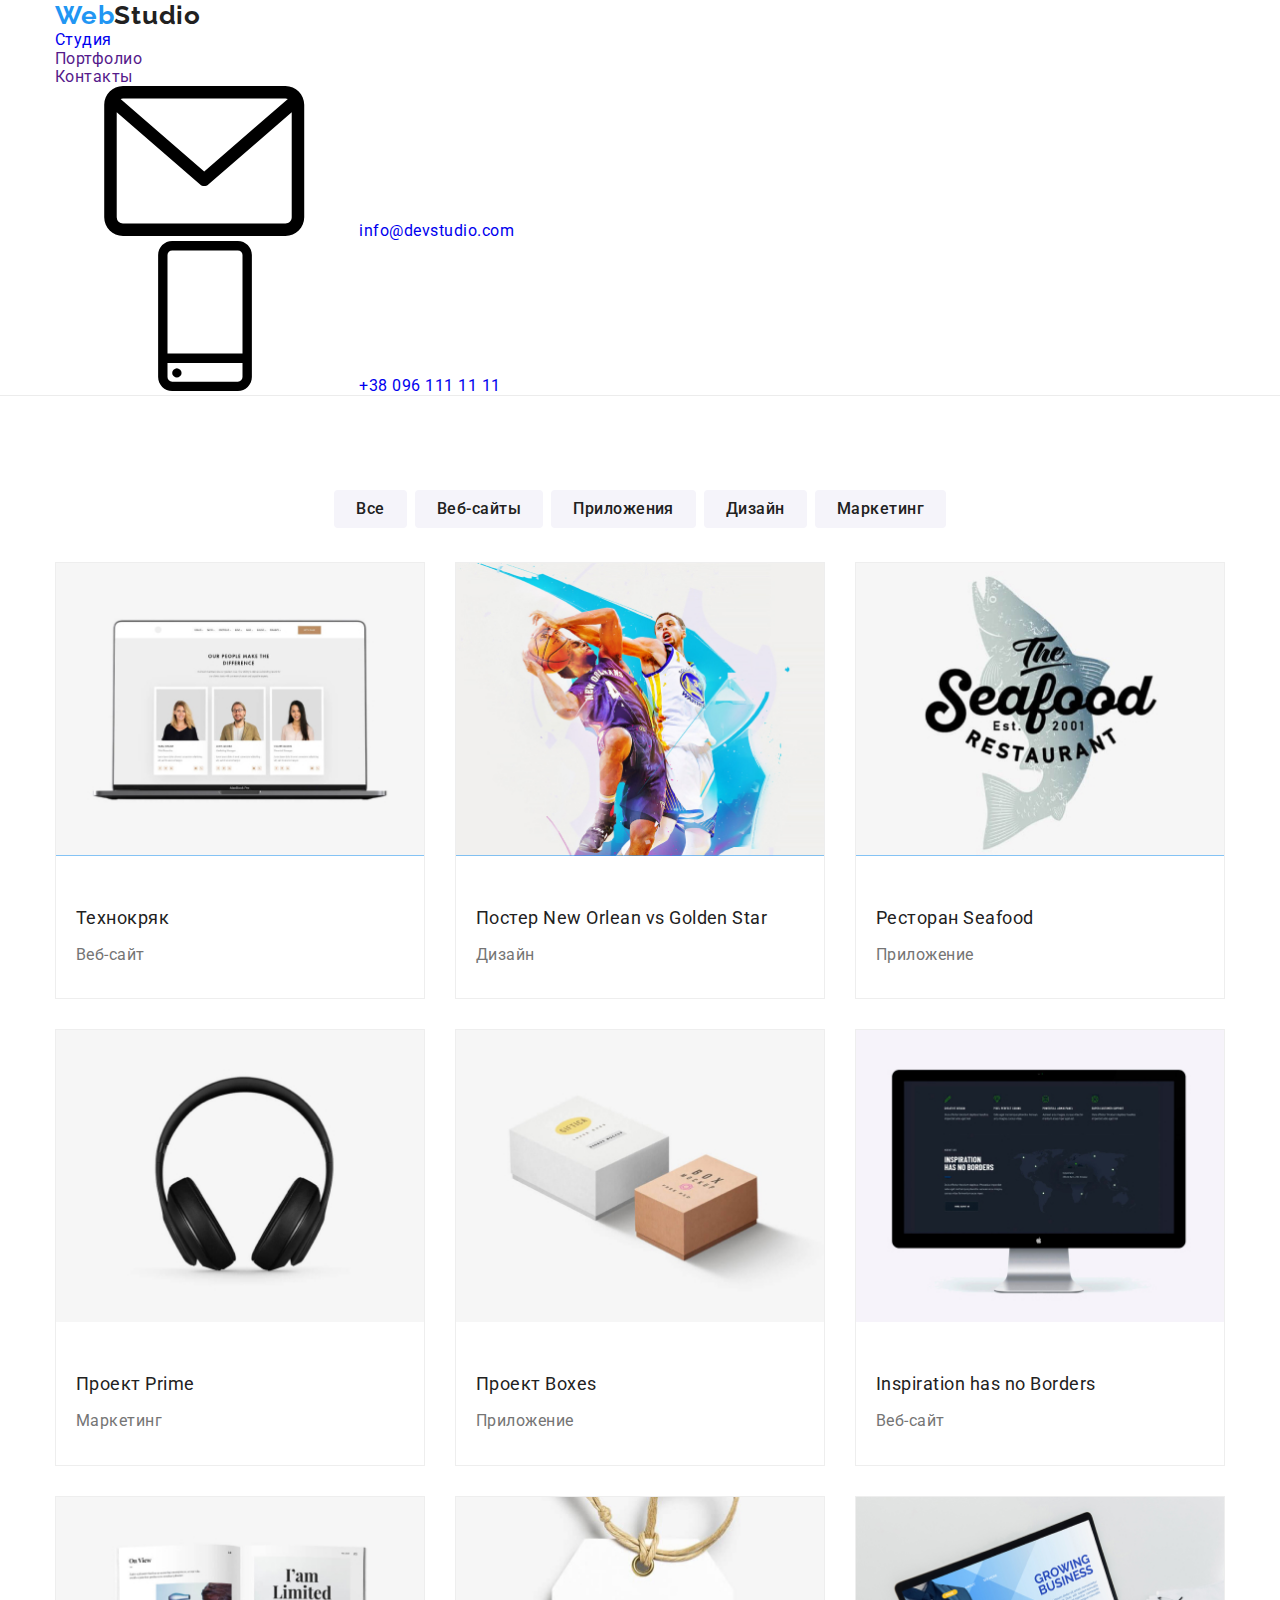
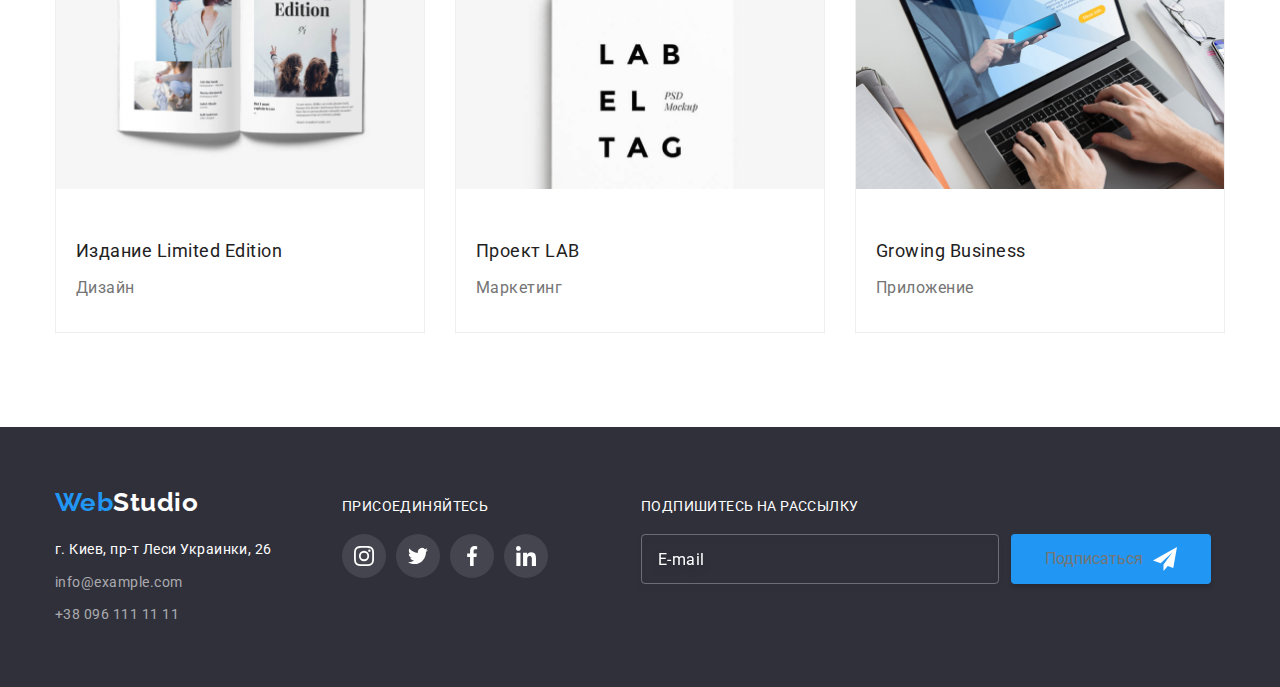
==== commit 8669b396: "дз7" ====
--- a/portfolio.html
+++ b/portfolio.html
@@ -21,16 +21,16 @@
           <span class="logo-header">Web</span>Studio
         </a>
         <ul class="site-nav list">
-          <li class="item"><a href="./index.html" class="link">Студия</a></li>
-          <li class="item">
+          <li class="site-nav__item"><a href="./index.html" class="link">Студия</a></li>
+          <li class="site-nav__item">
             <a href="" class="line link current">Портфолио</a>
           </li>
-          <li class="item"><a href="" class="link">Контакты</a></li>
+          <li class="site-nav__item"><a href="" class="link">Контакты</a></li>
         </ul>
 
         <ul class="auth-nav list">
-          <li class="item-contacts">
-            <a class="header-contacts link" href="mailto:info@example.com">
+          <li class="auth-nav__item">
+            <a class="auth-nav__header-contacts link" href="mailto:info@example.com">
               <svg class="envelope connect-icon">
                 <use href="./img/icons/sprite.svg#icon-envelope"></use>
               </svg>
@@ -38,7 +38,7 @@
             </a>
           </li>
 
-          <li class="item-contacts">
+          <li class="auth-nav__item">
             <a class="header-contacts link" href="tel:380961111111">
               <svg class="smartphone connect-icon">
                 <use href="./img/icons/sprite.svg#icon-smartphone"></use>
@@ -287,47 +287,47 @@
         </div>
         <div class="footer-social-block">
           <h3 class="social">присоединяйтесь</h3>
-          <ul class="list social-icon-list">
-            <li class="item social-icon-item">
+          <ul class="list social-icons">
+            <li class="item social-icons__item">
               <a
-                class="link social-icon-link footer-icon"
+                class="link social-icons__link footer-icon"
                 href="https://www.instagram.com/"
                 aria-label="ссылка Инстаграм"
               >
-                <svg class="social-icon">
+                <svg class="social-icons__icon">
                   <use href="./img/icons/sprite.svg#icon-instagram"></use>
                 </svg>
               </a>
             </li>
-            <li class="item social-icon-item">
+            <li class="item social-icons__item">
               <a
-                class="link social-icon-link footer-icon"
+                class="link social-icons__link footer-icon"
                 href="https://twitter.com/"
                 aria-label="ссылка Твиттер"
               >
-                <svg class="social-icon">
+                <svg class="social-icons__icon">
                   <use href="./img/icons/sprite.svg#icon-twitter"></use>
                 </svg>
               </a>
             </li>
-            <li class="item social-icon-item">
+            <li class="item social-icons__item">
               <a
-                class="link social-icon-link footer-icon"
+                class="link social-icons__link footer-icon"
                 href="https://facebook.com/"
                 aria-label="ссылка Фейсбук"
               >
-                <svg class="social-icon">
+                <svg class="social-icons__icon">
                   <use href="./img/icons/sprite.svg#icon-facebook"></use>
                 </svg>
               </a>
             </li>
-            <li class="item social-icon-item">
+            <li class="item social-icons__item">
               <a
-                class="link social-icon-link footer-icon"
+                class="link social-icons__link footer-icon"
                 href="https://www.linkedin.com/"
                 aria-label="ссылка Линкедин"
               >
-                <svg class="social-icon">
+                <svg class="social-icons__icon">
                   <use href="./img/icons/sprite.svg#icon-linkedin"></use>
                 </svg>
               </a>
@@ -351,5 +351,6 @@
         </div>
       </div>
     </footer>
+
   </body>
 </html>
--- a/css/styles.min.css
+++ b/css/styles.min.css
@@ -1,2 +1,2 @@
-.border{border-bottom:1px solid #ececec}.logo{color:var(--title-text-color);font-family:Raleway;font-style:normal;font-weight:bold;font-size:26px;line-height:1.2;letter-spacing:0.03em}.logo-header{color:var(--accent-color);font-family:Raleway}.backdrop{position:fixed;top:0;left:0;width:100%;height:100%;background-color:rgba(0,0,0,0.2);opacity:1;-webkit-transition:opacity 250ms cubic-bezier(0.4, 0, 0.2, 1);transition:opacity 250ms cubic-bezier(0.4, 0, 0.2, 1)}.backdrop.is-hidden{opacity:0;pointer-events:none}.backdrop.is-hidden .modal{-webkit-transform:translate(-50%, -50%) scale(1.1);transform:translate(-50%, -50%) scale(1.1)}.modal{position:relative;top:50%;left:50%;padding-top:40px;padding-bottom:40px;width:528px;height:581px;background-color:#fff;-webkit-box-shadow:0px 1px 3px rgba(0,0,0,0.12),0px 1px 1px rgba(0,0,0,0.14),0px 2px 1px rgba(0,0,0,0.2);box-shadow:0px 1px 3px rgba(0,0,0,0.12),0px 1px 1px rgba(0,0,0,0.14),0px 2px 1px rgba(0,0,0,0.2);border-radius:4px;-webkit-transform:translate(-50%, -50%) scale(1);transform:translate(-50%, -50%) scale(1);-webkit-transition:-webkit-transform 250ms cubic-bezier(0.4, 0, 0.2, 1);transition:-webkit-transform 250ms cubic-bezier(0.4, 0, 0.2, 1);transition:transform 250ms cubic-bezier(0.4, 0, 0.2, 1);transition:transform 250ms cubic-bezier(0.4, 0, 0.2, 1), -webkit-transform 250ms cubic-bezier(0.4, 0, 0.2, 1)}button:focus{outline:none}.butclose--icon{position:absolute;top:8px;right:8px;display:inline-block;-webkit-box-align:center;-ms-flex-align:center;align-items:center;width:30px;height:30px;border-radius:50%;color:#212121;background:#fff;border:1px solid rgba(0,0,0,0.1);cursor:pointer}.close__icon{position:absolute;top:6px;right:6px;display:inline-block;-webkit-box-pack:center;-ms-flex-pack:center;justify-content:center;-webkit-box-align:center;-ms-flex-align:center;align-items:center;width:17px;height:17px;color:#000000;-webkit-transition:fill 250ms cubic-bezier(0.4, 0, 0.2, 1);transition:fill 250ms cubic-bezier(0.4, 0, 0.2, 1)}.butclose--icon:hover,.close__icon:hover{fill:#2196f3}form{position:relative;width:100%;margin-left:auto;margin-right:auto;padding-right:40px;padding-left:40px}.form-button{position:absolute;top:120%;left:30%;width:200px;height:50px;background-color:var(--accent-color);color:var(--white-color);-webkit-box-shadow:0px 4px 4px rgba(0,0,0,0.15);box-shadow:0px 4px 4px rgba(0,0,0,0.15);border-radius:4px;cursor:pointer}.data{width:448px;height:23px;font-family:Roboto;font-style:normal;font-weight:bold;font-size:20px;line-height:1.15;text-align:center;letter-spacing:0.03em;color:#212121}.form-field{position:relative;display:-webkit-box;display:-ms-flexbox;display:flex;-webkit-box-orient:vertical;-webkit-box-direction:normal;-ms-flex-direction:column;flex-direction:column}.form__label{margin-top:12px;margin-bottom:4px;width:25px;height:14px;font-family:Roboto;font-style:normal;font-weight:400px;font-size:12px;line-height:1.17;letter-spacing:0.01em;color:#757575}.form__input{padding-left:40px;width:448px;height:40px;outline:none;border:1px solid rgba(33,33,33,0.2);-webkit-box-sizing:border-box;box-sizing:border-box;border-radius:4px}.form__input:focus{border-color:#2196f3}.form__input:focus ~ .form__icon{fill:#2196F3}.form__icon{position:absolute;top:70%;left:12px;-webkit-transform:translateY(-50%);transform:translateY(-50%);display:inline-block;width:18px;height:18px;color:#212121}.form__textarea{width:448px;height:120px;border:1px solid rgba(33,33,33,0.2);-webkit-box-sizing:border-box;box-sizing:border-box;border-radius:4px}textarea::-webkit-input-placeholder{padding:12px 16px;font-family:Roboto;font-style:normal;font-weight:normal;font-size:12px;line-height:1.17;letter-spacing:0.01em;color:rgba(117,117,117,0.5)}textarea:-ms-input-placeholder{padding:12px 16px;font-family:Roboto;font-style:normal;font-weight:normal;font-size:12px;line-height:1.17;letter-spacing:0.01em;color:rgba(117,117,117,0.5)}textarea::-ms-input-placeholder{padding:12px 16px;font-family:Roboto;font-style:normal;font-weight:normal;font-size:12px;line-height:1.17;letter-spacing:0.01em;color:rgba(117,117,117,0.5)}textarea::placeholder{padding:12px 16px;font-family:Roboto;font-style:normal;font-weight:normal;font-size:12px;line-height:1.17;letter-spacing:0.01em;color:rgba(117,117,117,0.5)}.form__checkbox-input{position:absolute;width:1px;height:1px;margin:-1px;border:0;padding:0;clip:rect(0 0 0 0);overflow:hidden}.form-checkbox{margin-top:20px}.form__checkbox-label{position:absolute;display:-webkit-box;display:-ms-flexbox;display:flex;-webkit-box-align:center;-ms-flex-align:center;align-items:center;width:100%;height:24px;font-family:Roboto;font-style:normal;font-weight:250;font-size:14px;line-height:1.7;letter-spacing:0.03em;color:#757575}.form__checkbox-icon{display:inline-block;-webkit-box-align:center;-ms-flex-align:center;align-items:center;width:16px;height:16px;margin-right:8px;border:2px solid black;border-radius:2px}.form__checkbox-input:checked+.form__checkbox-icon{border-color:#2196f3;background-color:#2196f3;background-image:url(../img/icons/icon-check.svg);background-size:contain;background-origin:border-box}html{-webkit-box-sizing:border-box;box-sizing:border-box}*,*::before,*::after{-webkit-box-sizing:inherit;box-sizing:inherit}body{background-color:#fff;color:#757575;font-family:Roboto, sans-serif;letter-spacing:0.03em}.container{margin-left:auto;margin-right:auto;width:1200px;padding-left:15px;padding-right:15px}.list{padding:0;margin:0;list-style:none}textarea{resize:none}h1,h2,h3,h4,p{margin-top:0;margin-bottom:0}.link{text-decoration:none;position:relative}.link:hover,.link:focus{color:#2196f3}img{display:block;max-width:100%;height:auto}button{display:inline-block;border:1px solid transparent;text-align:center}.button-primary{display:inline-block;min-width:73px;border-radius:6px;padding:10px 32px;background-color:#2196f3;color:#fff;font-weight:500;font-size:16px;line-height:1.9;text-align:center;letter-spacing:0.06em;cursor:pointer}button:focus{outline:none}.butclose--icon{position:absolute;top:8px;right:8px;display:inline-block;-webkit-box-align:center;-ms-flex-align:center;align-items:center;width:30px;height:30px;border-radius:50%;color:#000000;background:#fff;border:1px solid rgba(0,0,0,0.1);cursor:pointer}.form-button{position:absolute;top:120%;left:30%;width:200px;height:50px;background-color:#2196f3;color:#fff;-webkit-box-shadow:0px 4px 4px rgba(0,0,0,0.15);box-shadow:0px 4px 4px rgba(0,0,0,0.15);border-radius:4px;cursor:pointer}.button-flex .button-item:not(:last-child){margin-right:8px}.button-secondary{display:inline-block;min-width:73px;height:38px;padding:6px 22px;background-color:#f5f4fa;color:#212121;text-decoration:none;border-radius:4px;border:none;font-family:Roboto;font-style:normal;font-weight:500;font-size:16px;line-height:1.6;letter-spacing:0.03em;text-align:center;-webkit-transition:color 250ms cubic-bezier(0.4, 0, 0.2, 1),background-color 250ms cubic-bezier(0.4, 0, 0.2, 1);transition:color 250ms cubic-bezier(0.4, 0, 0.2, 1),background-color 250ms cubic-bezier(0.4, 0, 0.2, 1);cursor:pointer}.button-secondary:hover,.button-secondary:focus{background-color:#2196f3;color:#fff}.button-flex{display:-webkit-box;display:-ms-flexbox;display:flex;-webkit-box-pack:center;-ms-flex-pack:center;justify-content:center;margin-top:94px;margin-bottom:34px}.section-button{padding-bottom:94px}.social-icons{display:-webkit-box;display:-ms-flexbox;display:flex;-webkit-box-pack:center;-ms-flex-pack:center;justify-content:center;-webkit-box-align:center;-ms-flex-align:center;align-items:center;margin-bottom:30px}.social-icons__item:not(:last-child){margin-right:10px}.social-icons__link{display:-webkit-box;display:-ms-flexbox;display:flex;-webkit-box-pack:center;-ms-flex-pack:center;justify-content:center;-webkit-box-align:center;-ms-flex-align:center;align-items:center;width:44px;height:44px;fill:#afb1b8;border-radius:50%;-webkit-transition:background-color 250ms cubic-bezier(0.4, 0, 0.2, 1),fill 250ms cubic-bezier(0.4, 0, 0.2, 1);transition:background-color 250ms cubic-bezier(0.4, 0, 0.2, 1),fill 250ms cubic-bezier(0.4, 0, 0.2, 1)}.social-icons__link:hover,.social-icons__link:focus{fill:#fff;background-color:#2196f3}.social-icons__link:hover,.social-icons__link:focus{fill:#fff}.social-icons__icon{width:20px;height:20px}.section-clients{padding-top:94px;padding-bottom:94px}.section-clients__heading{margin-top:0;margin-bottom:50px;font-family:Roboto;font-style:normal;font-weight:bold;font-size:36px;line-height:42px;text-align:center;letter-spacing:0.03em;color:#212121}.company{display:-webkit-box;display:-ms-flexbox;display:flex;-webkit-box-pack:center;-ms-flex-pack:center;justify-content:center;-webkit-box-align:center;-ms-flex-align:center;align-items:center}.company__item{margin-right:30px}.company__item:last-child{margin-right:0}.company__link{display:-webkit-inline-box;display:-ms-inline-flexbox;display:inline-flex;-webkit-box-pack:center;-ms-flex-pack:center;justify-content:center;-webkit-box-align:center;-ms-flex-align:center;align-items:center;width:170px;height:90px;border:1px solid #afb1b8;-webkit-box-sizing:border-box;box-sizing:border-box;border-radius:4px;fill:#afb1b8;-webkit-transition:border 250ms cubic-bezier(0.4, 0, 0.2, 1),border 250ms cubic-bezier(0.4, 0, 0.2, 1);transition:border 250ms cubic-bezier(0.4, 0, 0.2, 1),border 250ms cubic-bezier(0.4, 0, 0.2, 1)}.company__link.client__icon:hover{fill:#2196f3;border:1px solid #2196f3}.ya-co{width:44px;height:49px}.line-here{width:40px;height:52px}.icon-company{width:41px;height:42px}.foster{width:80px;height:42px}.brand{width:59px;height:47px}.tag__line{width:88px;height:45px}.heder-portfolio{font-size:0}.cards{display:-webkit-box;display:-ms-flexbox;display:flex;-ms-flex-wrap:wrap;flex-wrap:wrap}.inscription{padding:24px 20px;margin-top:20px;margin-bottom:4px}.product{position:relative;overflow:hidden}.product-overlay{position:absolute;top:0;left:0;width:100%;height:100%;background-color:rgba(33,150,243,0.9);padding:63px 24px;-webkit-transform:translateY(100%);transform:translateY(100%);-webkit-transition:-webkit-transform 250ms cubic-bezier(0.4, 0, 0.2, 1);transition:-webkit-transform 250ms cubic-bezier(0.4, 0, 0.2, 1);transition:transform 250ms cubic-bezier(0.4, 0, 0.2, 1);transition:transform 250ms cubic-bezier(0.4, 0, 0.2, 1), -webkit-transform 250ms cubic-bezier(0.4, 0, 0.2, 1)}.flex-element:hover .product-overlay{-webkit-transform:translateY(0%);transform:translateY(0%)}.product-actions{height:100%;font-family:Roboto;font-style:normal;font-weight:400;font-size:18px;line-height:28px;letter-spacing:0.03em;color:#fff}.cards-title{margin-top:0;margin-bottom:4px;color:#212121;font-family:Roboto;font-style:normal;font-weight:400;font-size:18px;line-height:2}.cards-paragraph{font-weight:400;font-size:16px;line-height:1.9;color:#757575}.flex-element{margin-right:30px;margin-bottom:30px;width:370px;min-height:404px;border:1px solid #eeeeee;background-color:#fff}.flex-element:hover,.flex-element:focus{-webkit-box-shadow:0px 1px 1px rgba(0,0,0,0.12),0px 4px 4px rgba(0,0,0,0.06),1px 4px 6px rgba(0,0,0,0.16);box-shadow:0px 1px 1px rgba(0,0,0,0.12),0px 4px 4px rgba(0,0,0,0.06),1px 4px 6px rgba(0,0,0,0.16)}.flex-element:nth-child(3n){margin-right:0}.cards .flex-element:nth-last-child(-n+3){margin-bottom:0}.info{background-color:#2f303a}.footer-block{display:-webkit-box;display:-ms-flexbox;display:flex;-webkit-box-align:baseline;-ms-flex-align:baseline;align-items:baseline;padding:60px 15px}address{font-style:normal;margin-top:20px}.address-block{margin-right:70px}.footer-data{display:block;margin-top:9px;margin-bottom:0;text-decoration:none;color:rgba(255,255,255,0.6);font-weight:400;font-size:14px;line-height:1.7;-webkit-transition:color 250ms cubic-bezier(0.4, 0, 0.2, 1);transition:color 250ms cubic-bezier(0.4, 0, 0.2, 1)}.footer-data:hover,.footer-data:focus{color:#2196f3}.footer-address{color:#fff;font-weight:400;font-size:14px;line-height:1.7}.footer-social-block{margin-right:93px}.social{margin:0;margin-bottom:20px;width:100%;font-family:Roboto;font-style:normal;font-weight:400;font-size:14px;line-height:1.14;letter-spacing:0.03em;text-transform:uppercase;color:#fff}.footer-icon{fill:#fff;background-color:rgba(255,255,255,0.1)}.footer-social-block .social-icons{margin-bottom:0}.footer-form{position:relative;display:-webkit-box;display:-ms-flexbox;display:flex;padding-left:0;padding-right:0}.footer-input{width:358px;height:50px;padding-left:16px;padding-top:15px;padding-bottom:15px;border:1px solid rgba(255,255,255,0.3);-webkit-box-sizing:border-box;box-sizing:border-box;-webkit-filter:drop-shadow(0px 4px 4px rgba(0,0,0,0.15));filter:drop-shadow(0px 4px 4px rgba(0,0,0,0.15));border-radius:4px;color:rgba(255,255,255,0.6);background-color:var(--dark-background-color)}input::-webkit-input-placeholder{width:47px;height:20px;font-family:Roboto;font-style:normal;font-weight:normal;font-size:16px;line-height:20px;display:-webkit-box;display:flex;-webkit-box-align:center;align-items:center;letter-spacing:0.03em;color:#fff}input:-ms-input-placeholder{width:47px;height:20px;font-family:Roboto;font-style:normal;font-weight:normal;font-size:16px;line-height:20px;display:-ms-flexbox;display:flex;-ms-flex-align:center;align-items:center;letter-spacing:0.03em;color:#fff}input::-ms-input-placeholder{width:47px;height:20px;font-family:Roboto;font-style:normal;font-weight:normal;font-size:16px;line-height:20px;display:-ms-flexbox;display:flex;-ms-flex-align:center;align-items:center;letter-spacing:0.03em;color:#fff}input::placeholder{width:47px;height:20px;font-family:Roboto;font-style:normal;font-weight:normal;font-size:16px;line-height:20px;display:-webkit-box;display:-ms-flexbox;display:flex;-webkit-box-align:center;-ms-flex-align:center;align-items:center;letter-spacing:0.03em;color:#fff}.icon-send{margin-left:10px;width:24px;height:24px}.footer-form .form-button{position:absolute;display:-webkit-box;display:-ms-flexbox;display:flex;-webkit-box-pack:center;-ms-flex-pack:center;justify-content:center;-webkit-box-align:center;-ms-flex-align:center;align-items:center;text-align:center;top:0;left:100%;margin-left:12px;width:200px;height:50px;padding:10px 28px;cursor:pointer;-webkit-transform:translateX(0%);transform:translateX(0%)}.hero{display:-webkit-box;display:-ms-flexbox;display:flex;-webkit-box-orient:vertical;-webkit-box-direction:normal;-ms-flex-direction:column;flex-direction:column;-webkit-box-pack:center;-ms-flex-pack:center;justify-content:center;-webkit-box-align:center;-ms-flex-align:center;align-items:center;max-width:1600px;min-height:600px;margin-left:auto;margin-right:auto;background-color:#2f303a;background-image:-webkit-gradient(linear, left top, right top, from(rgba(47,48,58,0.4)), to(rgba(47,48,58,0.4))),url("../img/header.jpg");background-image:linear-gradient(to right, rgba(47,48,58,0.4), rgba(47,48,58,0.4)),url("../img/header.jpg");background-repeat:no-repeat;background-size:cover;background-position:center}.hero-baner{display:block;text-align:center}.hero__title{margin-bottom:30px;color:#fff;font-weight:900;font-size:44px;line-height:1.36;text-align:center;letter-spacing:0.06em;text-transform:uppercase}.section-advantage{padding-top:94px;padding-bottom:94px}.advantage{display:-webkit-box;display:-ms-flexbox;display:flex;-ms-flex-wrap:wrap;flex-wrap:wrap}.advantage__item{width:calc((100% - 90px) / 4);margin-right:30px}.advantage__item:nth-child(4n){margin-right:0}.advantage__item::before{display:block;content:'';width:270px;height:120px;margin-top:0;margin-bottom:30px;background-size:contain;background-size:70px;background-repeat:no-repeat;background-position:center;background-color:#f5f4fa;border-radius:4px}.advantage__item:nth-child(1)::before{background-image:url(../img/antenna.svg)}.advantage__item:nth-child(2)::before{background-image:url(../img/clock.svg)}.advantage__item:nth-child(3)::before{background-image:url(../img/diagram.svg)}.advantage__item:nth-child(4)::before{background-image:url(../img/astronaut.svg)}.advantage__title{margin-top:0;margin-bottom:10px;color:#212121;font-weight:400;font-size:14px;line-height:1.14}.advantage__paragraph{color:var(--primary-text-color);font-weight:400;font-size:14px;line-height:1.7}.section-doing{padding-top:0;padding-bottom:94px}.section-doing .section-clients__heading{margin-top:0;margin-bottom:50px;color:#212121;font-weight:700;font-size:36px;line-height:1, 2;text-align:center}.flex{display:-webkit-box;display:-ms-flexbox;display:flex;-ms-flex-wrap:wrap;flex-wrap:wrap}.flex__item{position:relative;width:370;margin-right:30px}.flex__item:nth-child(3n){margin-right:0}.flex__img-thumb{display:-webkit-box;display:-ms-flexbox;display:flex;-webkit-box-pack:center;-ms-flex-pack:center;justify-content:center;-webkit-box-align:center;-ms-flex-align:center;align-items:center;position:absolute;content:'';width:100%;height:24%;bottom:0;left:0;background-color:rgba(47,48,58,0.8);opacity:1}.flex__thumb{font-family:Roboto;font-style:normal;font-weight:400;font-size:14px;line-height:1.14;text-align:center;letter-spacing:0.03em;text-transform:uppercase;color:#eeeeee}.section-group .section-clients__heading{margin-top:0;margin-bottom:50px;color:#212121;font-weight:700;font-size:36px;line-height:1, 2;text-align:center}.flex__group{background-color:#fff;width:270;margin-right:30px;-webkit-box-shadow:0px 1px 3px rgba(0,0,0,0.12),0px 1px 1px rgba(0,0,0,0.14),0px 2px 1px rgba(0,0,0,0.2);box-shadow:0px 1px 3px rgba(0,0,0,0.12),0px 1px 1px rgba(0,0,0,0.14),0px 2px 1px rgba(0,0,0,0.2);border-radius:0px 0px 4px 4px}.flex__group:nth-child(4n){margin-right:0}.section-group{padding-top:94px;padding-bottom:94px;background-color:#f5f4fa}.section__item{margin-top:30px;margin-bottom:0;text-align:center;color:#212121;font-weight:500;font-size:16px;line-height:1.18}.flex__direction{margin-top:10px;margin-bottom:30px;text-align:center;color:#757575;font-weight:500;font-size:16px;line-height:1.18}
+html{-webkit-box-sizing:border-box;box-sizing:border-box}*,*::before,*::after{-webkit-box-sizing:inherit;box-sizing:inherit}body{background-color:#fff;color:#757575;font-family:Roboto, sans-serif;letter-spacing:0.03em}.container{margin-left:auto;margin-right:auto;width:1200px;padding-left:15px;padding-right:15px}.list{padding:0;margin:0;list-style:none}textarea{resize:none}h1,h2,h3,h4,p{margin-top:0;margin-bottom:0}.link{text-decoration:none;position:relative}.link:hover,.link:focus{color:#2196f3}img{display:block;max-width:100%;height:auto}button{display:inline-block;border:1px solid transparent;text-align:center}.button-primary{display:inline-block;min-width:73px;border-radius:6px;padding:10px 32px;background-color:#2196f3;color:#fff;font-weight:500;font-size:16px;line-height:1.9;text-align:center;letter-spacing:0.06em;cursor:pointer}button:focus{outline:none}.butclose--icon{position:absolute;top:8px;right:8px;display:inline-block;-webkit-box-align:center;-ms-flex-align:center;align-items:center;width:30px;height:30px;border-radius:50%;color:#000000;background:#fff;border:1px solid rgba(0,0,0,0.1);cursor:pointer}.form-button{position:absolute;top:120%;left:30%;width:200px;height:50px;background-color:#2196f3;color:#fff;-webkit-box-shadow:0px 4px 4px rgba(0,0,0,0.15);box-shadow:0px 4px 4px rgba(0,0,0,0.15);border-radius:4px;cursor:pointer}.button-flex .button-item:not(:last-child){margin-right:8px}.footer-form .form-button{position:absolute;display:-webkit-box;display:-ms-flexbox;display:flex;-webkit-box-pack:center;-ms-flex-pack:center;justify-content:center;-webkit-box-align:center;-ms-flex-align:center;align-items:center;text-align:center;top:0;left:100%;margin-left:12px;background-color:#2196f3;width:200px;height:50px;padding:10px 28px;cursor:pointer;-webkit-transform:translateX(0%);transform:translateX(0%)}.button-secondary{display:inline-block;min-width:73px;height:38px;padding:6px 22px;background-color:#f5f4fa;color:#212121;text-decoration:none;border-radius:4px;border:none;font-family:Roboto;font-style:normal;font-weight:500;font-size:16px;line-height:1.6;letter-spacing:0.03em;text-align:center;-webkit-transition:color 250ms cubic-bezier(0.4, 0, 0.2, 1),background-color 250ms cubic-bezier(0.4, 0, 0.2, 1);transition:color 250ms cubic-bezier(0.4, 0, 0.2, 1),background-color 250ms cubic-bezier(0.4, 0, 0.2, 1);cursor:pointer}.button-secondary:hover,.button-secondary:focus{background-color:#2196f3;color:#fff}.button-flex{display:-webkit-box;display:-ms-flexbox;display:flex;-webkit-box-pack:center;-ms-flex-pack:center;justify-content:center;margin-top:94px;margin-bottom:34px}.section-button{padding-bottom:94px}.border{border-bottom:1px solid #ececec}.logo{color:#212121;font-family:Raleway;font-style:normal;font-weight:bold;font-size:26px;line-height:1.2;letter-spacing:0.03em}.logo-header{color:#2196f3;font-family:Raleway}.logo-footer{color:#fff;font-family:Raleway;font-style:normal;font-weight:bold;font-size:26px;line-height:1.2}.backdrop{position:fixed;top:0;left:0;width:100%;height:100%;background-color:rgba(0,0,0,0.2);opacity:1;-webkit-transition:opacity 250ms cubic-bezier(0.4, 0, 0.2, 1);transition:opacity 250ms cubic-bezier(0.4, 0, 0.2, 1)}.backdrop.is-hidden{opacity:0;pointer-events:none}.backdrop.is-hidden .modal{-webkit-transform:translate(-50%, -50%) scale(1.1);transform:translate(-50%, -50%) scale(1.1)}.modal{position:relative;top:50%;left:50%;padding-top:40px;padding-bottom:40px;width:528px;height:581px;background-color:#fff;-webkit-box-shadow:0px 1px 3px rgba(0,0,0,0.12),0px 1px 1px rgba(0,0,0,0.14),0px 2px 1px rgba(0,0,0,0.2);box-shadow:0px 1px 3px rgba(0,0,0,0.12),0px 1px 1px rgba(0,0,0,0.14),0px 2px 1px rgba(0,0,0,0.2);border-radius:4px;-webkit-transform:translate(-50%, -50%) scale(1);transform:translate(-50%, -50%) scale(1);-webkit-transition:-webkit-transform 250ms cubic-bezier(0.4, 0, 0.2, 1);transition:-webkit-transform 250ms cubic-bezier(0.4, 0, 0.2, 1);transition:transform 250ms cubic-bezier(0.4, 0, 0.2, 1);transition:transform 250ms cubic-bezier(0.4, 0, 0.2, 1), -webkit-transform 250ms cubic-bezier(0.4, 0, 0.2, 1)}button:focus{outline:none}.butclose--icon{position:absolute;top:8px;right:8px;display:inline-block;-webkit-box-align:center;-ms-flex-align:center;align-items:center;width:30px;height:30px;border-radius:50%;color:#212121;background:#fff;border:1px solid rgba(0,0,0,0.1);cursor:pointer}.close__icon{position:absolute;top:6px;right:6px;display:inline-block;-webkit-box-pack:center;-ms-flex-pack:center;justify-content:center;-webkit-box-align:center;-ms-flex-align:center;align-items:center;width:17px;height:17px;color:#000000;-webkit-transition:fill 250ms cubic-bezier(0.4, 0, 0.2, 1);transition:fill 250ms cubic-bezier(0.4, 0, 0.2, 1)}.butclose--icon:hover,.close__icon:hover{fill:#2196f3}form{position:relative;width:100%;margin-left:auto;margin-right:auto;padding-right:40px;padding-left:40px}.form-button{position:absolute;top:120%;left:30%;width:200px;height:50px;background-color:var(--accent-color);color:var(--white-color);-webkit-box-shadow:0px 4px 4px rgba(0,0,0,0.15);box-shadow:0px 4px 4px rgba(0,0,0,0.15);border-radius:4px;cursor:pointer}.data{width:448px;height:23px;font-family:Roboto;font-style:normal;font-weight:bold;font-size:20px;line-height:1.15;text-align:center;letter-spacing:0.03em;color:#212121}.form-field{position:relative;display:-webkit-box;display:-ms-flexbox;display:flex;-webkit-box-orient:vertical;-webkit-box-direction:normal;-ms-flex-direction:column;flex-direction:column}.form__label{margin-top:12px;margin-bottom:4px;width:25px;height:14px;font-family:Roboto;font-style:normal;font-weight:400px;font-size:12px;line-height:1.17;letter-spacing:0.01em;color:#757575}.form__input{padding-left:40px;width:448px;height:40px;outline:none;border:1px solid rgba(33,33,33,0.2);-webkit-box-sizing:border-box;box-sizing:border-box;border-radius:4px}.form__input:focus{border-color:#2196f3}.form__input:focus ~ .form__icon{fill:#2196F3}.form__icon{position:absolute;top:70%;left:12px;-webkit-transform:translateY(-50%);transform:translateY(-50%);display:inline-block;width:18px;height:18px;color:#212121}.form__textarea{width:448px;height:120px;border:1px solid rgba(33,33,33,0.2);-webkit-box-sizing:border-box;box-sizing:border-box;border-radius:4px}textarea::-webkit-input-placeholder{padding:12px 16px;font-family:Roboto;font-style:normal;font-weight:normal;font-size:12px;line-height:1.17;letter-spacing:0.01em;color:rgba(117,117,117,0.5)}textarea:-ms-input-placeholder{padding:12px 16px;font-family:Roboto;font-style:normal;font-weight:normal;font-size:12px;line-height:1.17;letter-spacing:0.01em;color:rgba(117,117,117,0.5)}textarea::-ms-input-placeholder{padding:12px 16px;font-family:Roboto;font-style:normal;font-weight:normal;font-size:12px;line-height:1.17;letter-spacing:0.01em;color:rgba(117,117,117,0.5)}textarea::placeholder{padding:12px 16px;font-family:Roboto;font-style:normal;font-weight:normal;font-size:12px;line-height:1.17;letter-spacing:0.01em;color:rgba(117,117,117,0.5)}.form__checkbox-input{position:absolute;width:1px;height:1px;margin:-1px;border:0;padding:0;clip:rect(0 0 0 0);overflow:hidden}.form-checkbox{margin-top:20px}.form__checkbox-label{position:absolute;display:-webkit-box;display:-ms-flexbox;display:flex;-webkit-box-align:center;-ms-flex-align:center;align-items:center;width:100%;height:24px;font-family:Roboto;font-style:normal;font-weight:250;font-size:14px;line-height:1.7;letter-spacing:0.03em;color:#757575}.form__checkbox-icon{display:inline-block;-webkit-box-align:center;-ms-flex-align:center;align-items:center;width:16px;height:16px;margin-right:8px;border:2px solid black;border-radius:2px}.form__checkbox-input:checked+.form__checkbox-icon{border-color:#2196f3;background-color:#2196f3;background-image:url(../img/icons/icon-check.svg);background-size:contain;background-origin:border-box}.social-icons{display:-webkit-box;display:-ms-flexbox;display:flex;-webkit-box-pack:center;-ms-flex-pack:center;justify-content:center;-webkit-box-align:center;-ms-flex-align:center;align-items:center;margin-bottom:30px}.social-icons__item:not(:last-child){margin-right:10px}.social-icons__link{display:-webkit-box;display:-ms-flexbox;display:flex;-webkit-box-pack:center;-ms-flex-pack:center;justify-content:center;-webkit-box-align:center;-ms-flex-align:center;align-items:center;width:44px;height:44px;fill:#afb1b8;border-radius:50%;-webkit-transition:background-color 250ms cubic-bezier(0.4, 0, 0.2, 1),fill 250ms cubic-bezier(0.4, 0, 0.2, 1);transition:background-color 250ms cubic-bezier(0.4, 0, 0.2, 1),fill 250ms cubic-bezier(0.4, 0, 0.2, 1)}.social-icons__link:hover,.social-icons__link:focus{fill:#fff;background-color:#2196f3}.social-icons__link:hover,.social-icons__link:focus{fill:#fff}.social-icons__icon{width:20px;height:20px}.section-advantage{padding-top:94px;padding-bottom:94px}.advantage{display:-webkit-box;display:-ms-flexbox;display:flex;-ms-flex-wrap:wrap;flex-wrap:wrap}.advantage__item{width:calc((100% - 90px) / 4);margin-right:30px}.advantage__item:nth-child(4n){margin-right:0}.advantage__item::before{display:block;content:'';width:270px;height:120px;margin-top:0;margin-bottom:30px;background-size:contain;background-size:70px;background-repeat:no-repeat;background-position:center;background-color:#f5f4fa;border-radius:4px}.advantage__item:nth-child(1)::before{background-image:url(../img/antenna.svg)}.advantage__item:nth-child(2)::before{background-image:url(../img/clock.svg)}.advantage__item:nth-child(3)::before{background-image:url(../img/diagram.svg)}.advantage__item:nth-child(4)::before{background-image:url(../img/astronaut.svg)}.advantage__title{margin-top:0;margin-bottom:10px;color:#212121;font-weight:400;font-size:14px;line-height:1.14}.advantage__paragraph{color:var(--primary-text-color);font-weight:400;font-size:14px;line-height:1.7}.section-clients{padding-top:94px;padding-bottom:94px}.section-clients__heading{margin-top:0;margin-bottom:50px;font-family:Roboto;font-style:normal;font-weight:bold;font-size:36px;line-height:42px;text-align:center;letter-spacing:0.03em;color:#212121}.company{display:-webkit-box;display:-ms-flexbox;display:flex;-webkit-box-pack:center;-ms-flex-pack:center;justify-content:center;-webkit-box-align:center;-ms-flex-align:center;align-items:center}.company__item{margin-right:30px}.company__item:last-child{margin-right:0}.company__link{display:-webkit-inline-box;display:-ms-inline-flexbox;display:inline-flex;-webkit-box-pack:center;-ms-flex-pack:center;justify-content:center;-webkit-box-align:center;-ms-flex-align:center;align-items:center;width:170px;height:90px;border:1px solid #afb1b8;-webkit-box-sizing:border-box;box-sizing:border-box;border-radius:4px;fill:#afb1b8;-webkit-transition:border 250ms cubic-bezier(0.4, 0, 0.2, 1),border 250ms cubic-bezier(0.4, 0, 0.2, 1);transition:border 250ms cubic-bezier(0.4, 0, 0.2, 1),border 250ms cubic-bezier(0.4, 0, 0.2, 1)}.company__link.client__icon:hover{fill:#2196f3;border:1px solid #2196f3}.ya-co{width:44px;height:49px}.line-here{width:40px;height:52px}.icon-company{width:41px;height:42px}.foster{width:80px;height:42px}.brand{width:59px;height:47px}.tag__line{width:88px;height:45px}.section-doing{padding-top:0;padding-bottom:94px}.section-doing .section-clients__heading{margin-top:0;margin-bottom:50px;color:#212121;font-weight:700;font-size:36px;line-height:1, 2;text-align:center}.flex{display:-webkit-box;display:-ms-flexbox;display:flex;-ms-flex-wrap:wrap;flex-wrap:wrap}.flex__item{position:relative;width:370;margin-right:30px}.flex__item:nth-child(3n){margin-right:0}.flex__img-thumb{display:-webkit-box;display:-ms-flexbox;display:flex;-webkit-box-pack:center;-ms-flex-pack:center;justify-content:center;-webkit-box-align:center;-ms-flex-align:center;align-items:center;position:absolute;content:'';width:100%;height:24%;bottom:0;left:0;background-color:rgba(47,48,58,0.8);opacity:1}.flex__thumb{font-family:Roboto;font-style:normal;font-weight:400;font-size:14px;line-height:1.14;text-align:center;letter-spacing:0.03em;text-transform:uppercase;color:#eeeeee}.section-group .section-clients__heading{margin-top:0;margin-bottom:50px;color:#212121;font-weight:700;font-size:36px;line-height:1, 2;text-align:center}.flex__group{background-color:#fff;width:270;margin-right:30px;-webkit-box-shadow:0px 1px 3px rgba(0,0,0,0.12),0px 1px 1px rgba(0,0,0,0.14),0px 2px 1px rgba(0,0,0,0.2);box-shadow:0px 1px 3px rgba(0,0,0,0.12),0px 1px 1px rgba(0,0,0,0.14),0px 2px 1px rgba(0,0,0,0.2);border-radius:0px 0px 4px 4px}.flex__group:nth-child(4n){margin-right:0}.section-group{padding-top:94px;padding-bottom:94px;background-color:#f5f4fa}.section__item{margin-top:30px;margin-bottom:0;text-align:center;color:#212121;font-weight:500;font-size:16px;line-height:1.18}.flex__direction{margin-top:10px;margin-bottom:30px;text-align:center;color:#757575;font-weight:500;font-size:16px;line-height:1.18}.info{background-color:#2f303a}.footer-block{display:-webkit-box;display:-ms-flexbox;display:flex;-webkit-box-align:baseline;-ms-flex-align:baseline;align-items:baseline;padding:60px 15px}address{font-style:normal;margin-top:20px}.address-block{margin-right:70px}.footer-data{display:block;margin-top:9px;margin-bottom:0;text-decoration:none;color:rgba(255,255,255,0.6);font-weight:400;font-size:14px;line-height:1.7;-webkit-transition:color 250ms cubic-bezier(0.4, 0, 0.2, 1);transition:color 250ms cubic-bezier(0.4, 0, 0.2, 1)}.footer-data:hover,.footer-data:focus{color:#2196f3}.footer-address{color:#fff;font-weight:400;font-size:14px;line-height:1.7}.footer-social-block{margin-right:93px}.social{margin:0;margin-bottom:20px;width:100%;font-family:Roboto;font-style:normal;font-weight:400;font-size:14px;line-height:1.14;letter-spacing:0.03em;text-transform:uppercase;color:#fff}.footer-icon{fill:#fff;background-color:rgba(255,255,255,0.1)}.footer-social-block .social-icons{margin-bottom:0}.footer-form{position:relative;display:-webkit-box;display:-ms-flexbox;display:flex;padding-left:0;padding-right:0}.footer-input{width:358px;height:50px;padding-left:16px;padding-top:15px;padding-bottom:15px;border:1px solid rgba(255,255,255,0.3);-webkit-box-sizing:border-box;box-sizing:border-box;-webkit-filter:drop-shadow(0px 4px 4px rgba(0,0,0,0.15));filter:drop-shadow(0px 4px 4px rgba(0,0,0,0.15));border-radius:4px;color:rgba(255,255,255,0.6);background-color:var(--dark-background-color)}input::-webkit-input-placeholder{width:47px;height:20px;font-family:Roboto;font-style:normal;font-weight:normal;font-size:16px;line-height:20px;display:-webkit-box;display:flex;-webkit-box-align:center;align-items:center;letter-spacing:0.03em;color:#fff}input:-ms-input-placeholder{width:47px;height:20px;font-family:Roboto;font-style:normal;font-weight:normal;font-size:16px;line-height:20px;display:-ms-flexbox;display:flex;-ms-flex-align:center;align-items:center;letter-spacing:0.03em;color:#fff}input::-ms-input-placeholder{width:47px;height:20px;font-family:Roboto;font-style:normal;font-weight:normal;font-size:16px;line-height:20px;display:-ms-flexbox;display:flex;-ms-flex-align:center;align-items:center;letter-spacing:0.03em;color:#fff}input::placeholder{width:47px;height:20px;font-family:Roboto;font-style:normal;font-weight:normal;font-size:16px;line-height:20px;display:-webkit-box;display:-ms-flexbox;display:flex;-webkit-box-align:center;-ms-flex-align:center;align-items:center;letter-spacing:0.03em;color:#fff}.icon-send{margin-left:10px;width:24px;height:24px}.hero{display:-webkit-box;display:-ms-flexbox;display:flex;-webkit-box-orient:vertical;-webkit-box-direction:normal;-ms-flex-direction:column;flex-direction:column;-webkit-box-pack:center;-ms-flex-pack:center;justify-content:center;-webkit-box-align:center;-ms-flex-align:center;align-items:center;max-width:1600px;min-height:600px;margin-left:auto;margin-right:auto;background-color:#2f303a;background-image:-webkit-gradient(linear, left top, right top, from(rgba(47,48,58,0.4)), to(rgba(47,48,58,0.4))),url("../img/header.jpg");background-image:linear-gradient(to right, rgba(47,48,58,0.4), rgba(47,48,58,0.4)),url("../img/header.jpg");background-repeat:no-repeat;background-size:cover;background-position:center}.hero-baner{display:block;text-align:center}.hero__title{margin-bottom:30px;color:#fff;font-weight:900;font-size:44px;line-height:1.36;text-align:center;letter-spacing:0.06em;text-transform:uppercase}.heder-portfolio{font-size:0}.cards{display:-webkit-box;display:-ms-flexbox;display:flex;-ms-flex-wrap:wrap;flex-wrap:wrap}.inscription{padding:24px 20px;margin-top:20px;margin-bottom:4px}.product{position:relative;overflow:hidden}.product-overlay{position:absolute;top:0;left:0;width:100%;height:100%;background-color:rgba(33,150,243,0.9);padding:63px 24px;-webkit-transform:translateY(100%);transform:translateY(100%);-webkit-transition:-webkit-transform 250ms cubic-bezier(0.4, 0, 0.2, 1);transition:-webkit-transform 250ms cubic-bezier(0.4, 0, 0.2, 1);transition:transform 250ms cubic-bezier(0.4, 0, 0.2, 1);transition:transform 250ms cubic-bezier(0.4, 0, 0.2, 1), -webkit-transform 250ms cubic-bezier(0.4, 0, 0.2, 1)}.flex-element:hover .product-overlay{-webkit-transform:translateY(0%);transform:translateY(0%)}.product-actions{height:100%;font-family:Roboto;font-style:normal;font-weight:400;font-size:18px;line-height:28px;letter-spacing:0.03em;color:#fff}.cards-title{margin-top:0;margin-bottom:4px;color:#212121;font-family:Roboto;font-style:normal;font-weight:400;font-size:18px;line-height:2}.cards-paragraph{font-weight:400;font-size:16px;line-height:1.9;color:#757575}.flex-element{margin-right:30px;margin-bottom:30px;width:370px;min-height:404px;border:1px solid #eeeeee;background-color:#fff}.flex-element:hover,.flex-element:focus{-webkit-box-shadow:0px 1px 1px rgba(0,0,0,0.12),0px 4px 4px rgba(0,0,0,0.06),1px 4px 6px rgba(0,0,0,0.16);box-shadow:0px 1px 1px rgba(0,0,0,0.12),0px 4px 4px rgba(0,0,0,0.06),1px 4px 6px rgba(0,0,0,0.16)}.flex-element:nth-child(3n){margin-right:0}.cards .flex-element:nth-last-child(-n+3){margin-bottom:0}
 /*# sourceMappingURL=styles.min.css.map */